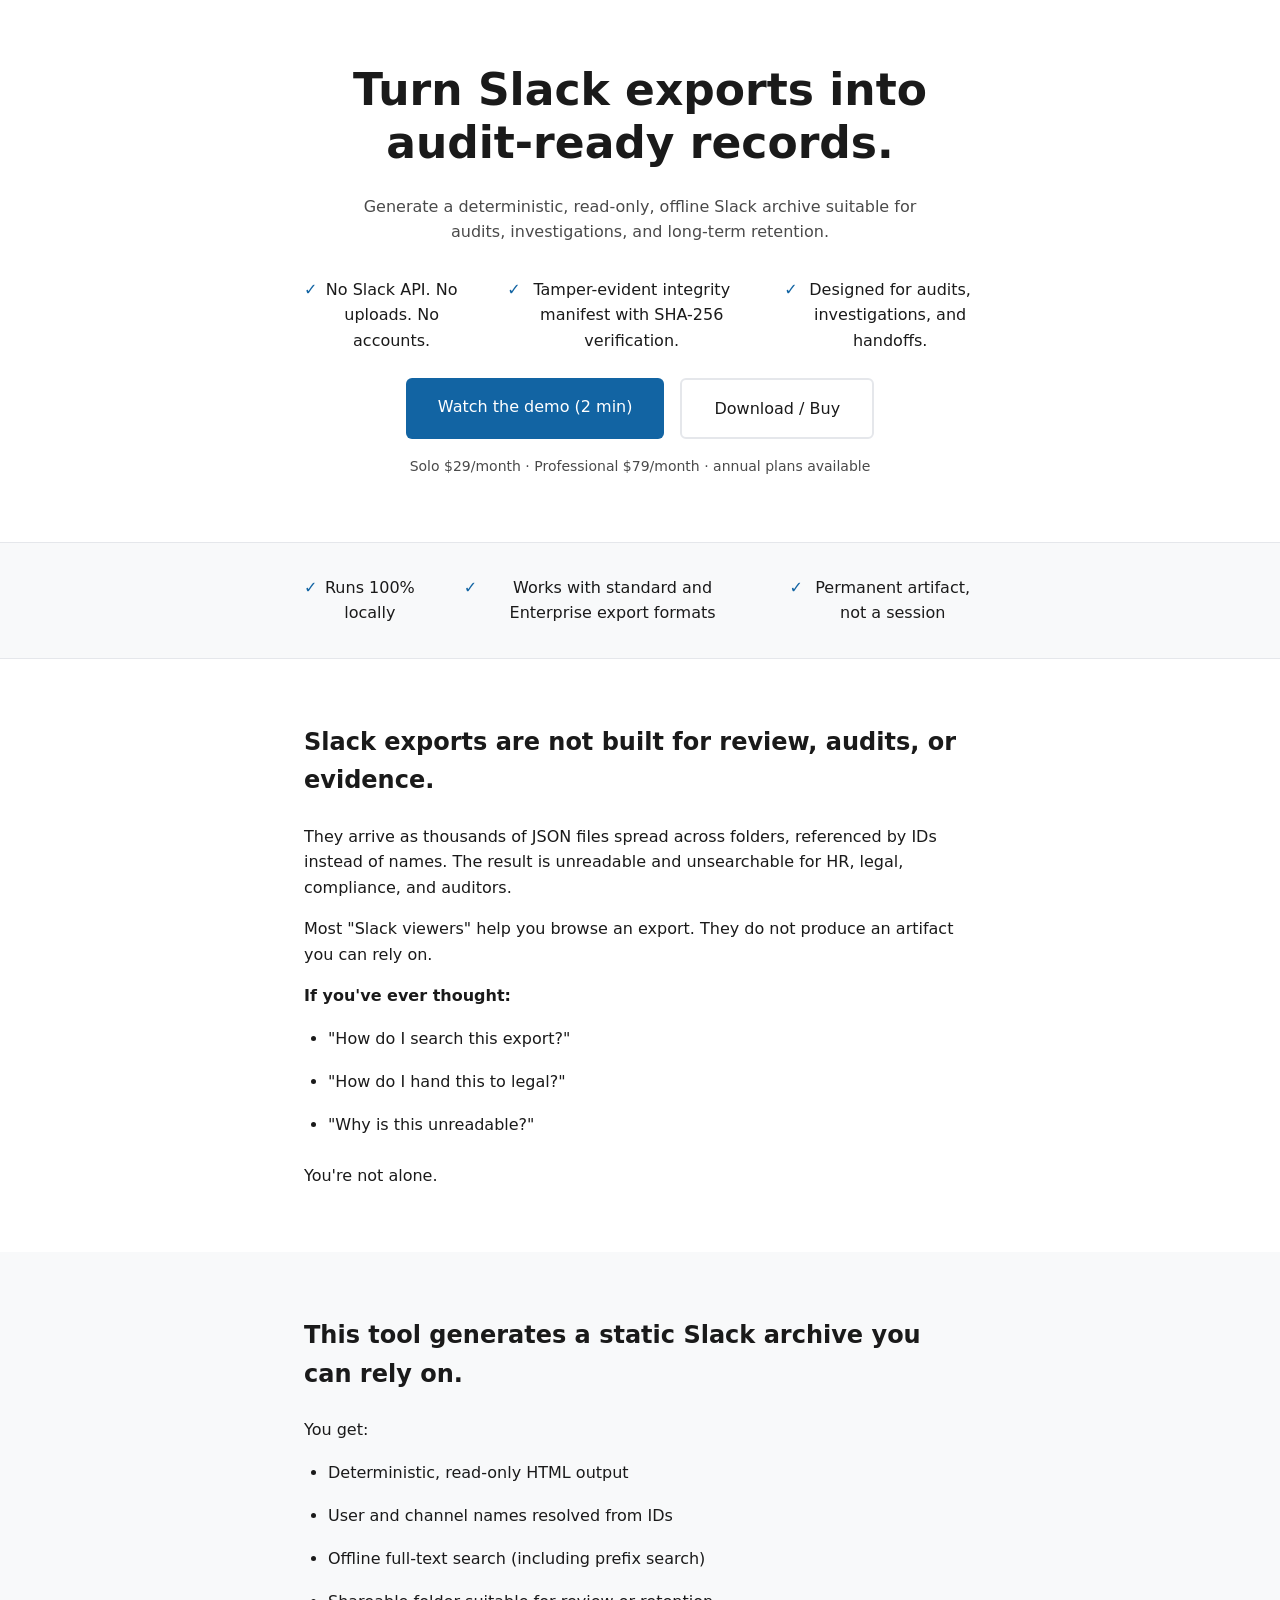
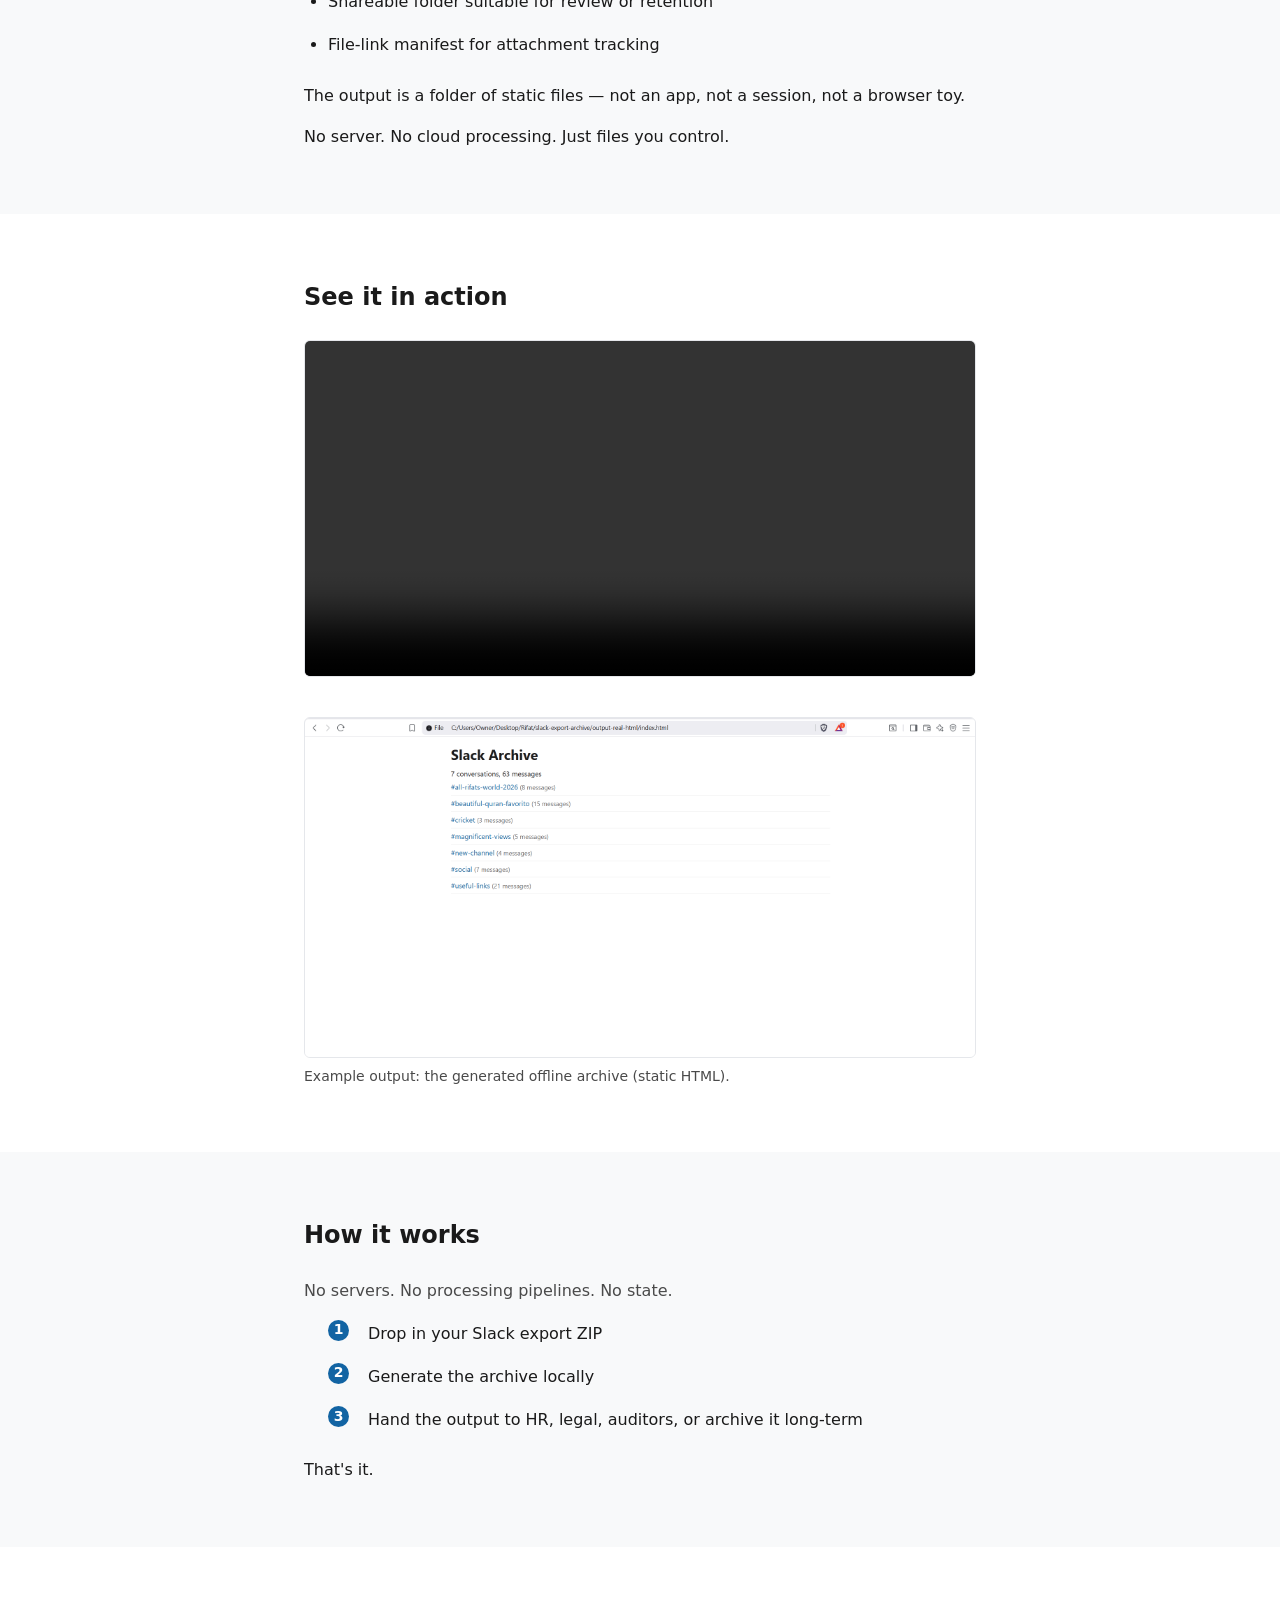
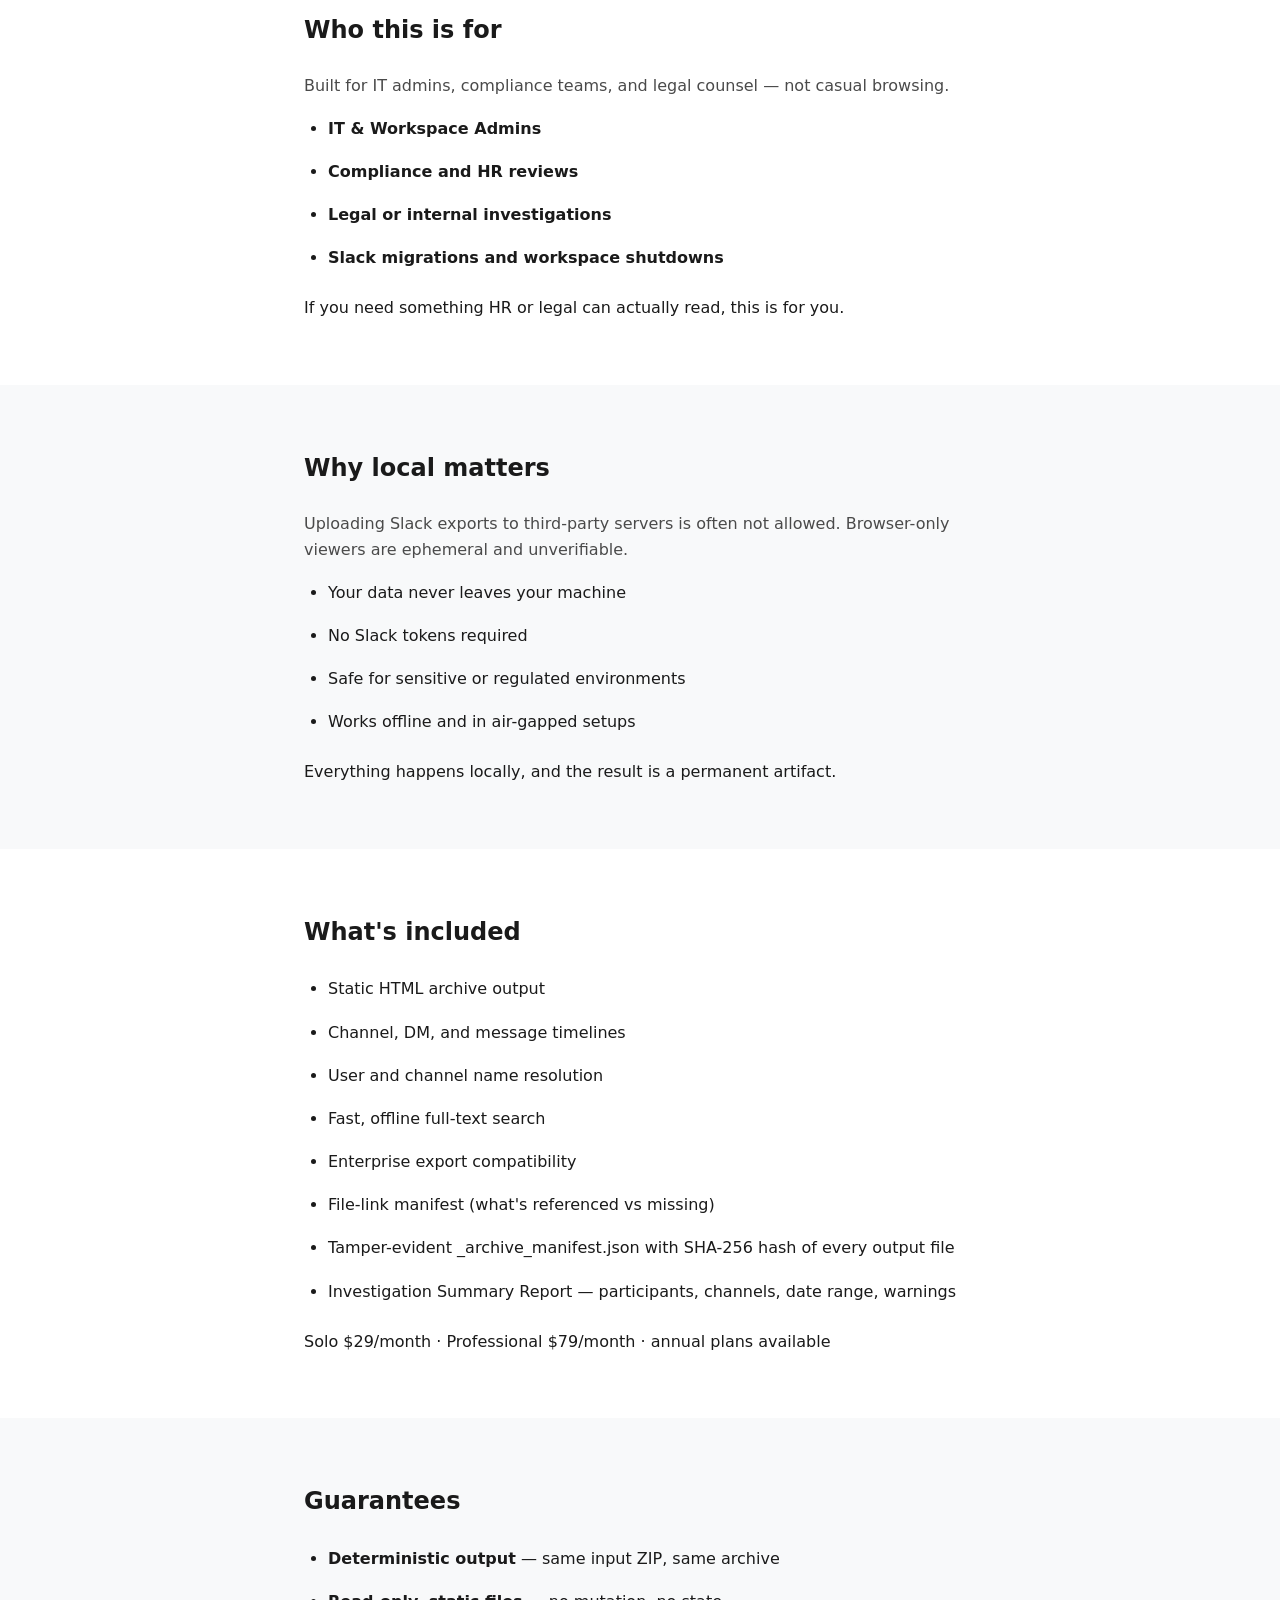
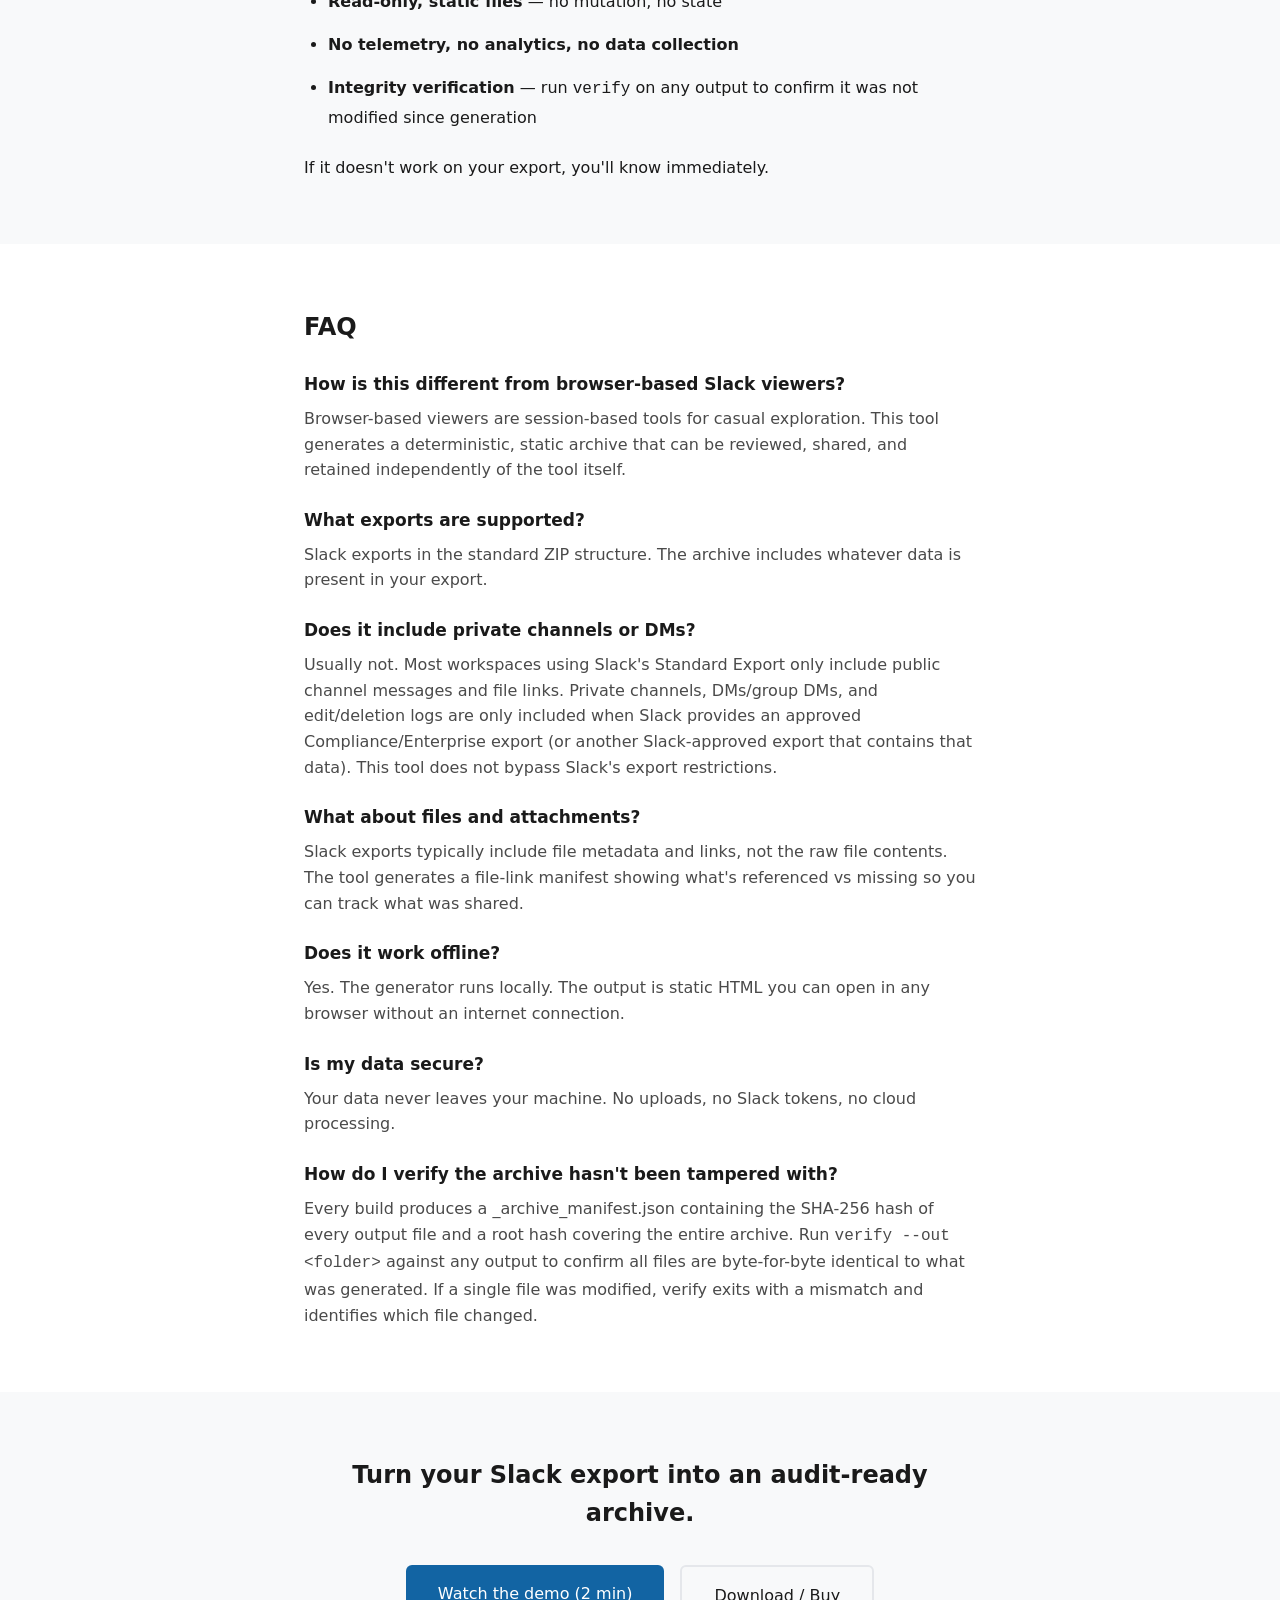
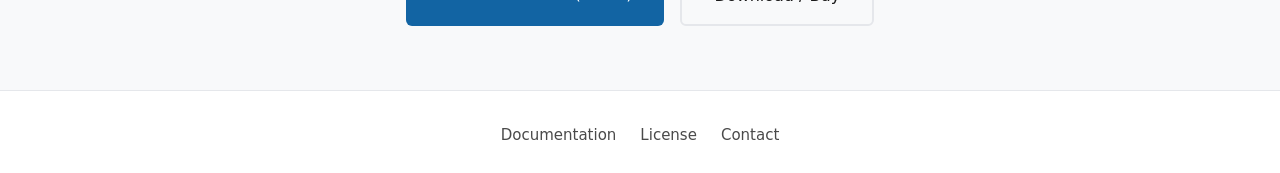
==== index.html @ 5604bcd0 "Consolidate footer links: single Documentation link, remove GitHub link - Remove redundant GitHub fo" ====
<!DOCTYPE html>
<html lang="en">
<head>
  <meta charset="UTF-8">
  <meta name="viewport" content="width=device-width, initial-scale=1.0">
  <title>SlackExportArchive — Tamper-Evident Slack Archive Generator for IT & Compliance</title>
  <link rel="stylesheet" href="styles.css">
</head>
<body>
  <header class="hero">
    <div class="container">
      <h1>Turn Slack exports into audit-ready records.</h1>
      <p class="hero-subheadline">Generate a deterministic, read-only, offline Slack archive suitable for audits, investigations, and long-term retention.</p>
      <ul class="trust-list">
        <li>No Slack API. No uploads. No accounts.</li>
        <li>Tamper-evident integrity manifest with SHA-256 verification.</li>
        <li>Designed for audits, investigations, and handoffs.</li>
      </ul>
      <div class="hero-ctas">
        <a href="#demo" class="btn btn-primary" id="watch-demo" aria-label="Watch the demo (2 min)">Watch the demo (2 min)</a>
        <a href="https://slackexportarchive.lemonsqueezy.com/checkout/buy/c4666491-3a9e-4a6e-826c-2b8d10d841d0" class="btn btn-secondary" aria-label="Download or buy" target="_blank" rel="noopener noreferrer">Download / Buy</a>
      </div>
      <p class="hero-pricing">Solo $29/month · Professional $79/month · annual plans available</p>
    </div>
  </header>

  <section class="trust-strip">
    <div class="container">
      <ul class="trust-list">
        <li>Runs 100% locally</li>
        <li>Works with standard and Enterprise export formats</li>
        <li>Permanent artifact, not a session</li>
      </ul>
    </div>
  </section>

  <main>
    <section class="section" id="problem">
      <div class="container">
        <h2>Slack exports are not built for review, audits, or evidence.</h2>
        <p>They arrive as thousands of JSON files spread across folders, referenced by IDs instead of names. The result is unreadable and unsearchable for HR, legal, compliance, and auditors.</p>
        <p>Most "Slack viewers" help you browse an export. They do not produce an artifact you can rely on.</p>
        <p><strong>If you've ever thought:</strong></p>
        <ul>
          <li>"How do I search this export?"</li>
          <li>"How do I hand this to legal?"</li>
          <li>"Why is this unreadable?"</li>
        </ul>
        <p>You're not alone.</p>
      </div>
    </section>

    <section class="section" id="solution">
      <div class="container">
        <h2>This tool generates a static Slack archive you can rely on.</h2>
        <p>You get:</p>
        <ul>
          <li>Deterministic, read-only HTML output</li>
          <li>User and channel names resolved from IDs</li>
          <li>Offline full-text search (including prefix search)</li>
          <li>Shareable folder suitable for review or retention</li>
          <li>File-link manifest for attachment tracking</li>
        </ul>
        <p>The output is a folder of static files — not an app, not a session, not a browser toy.</p>
        <p>No server. No cloud processing. Just files you control.</p>
      </div>
    </section>

    <section class="section" id="demo">
      <div class="container">
        <h2>See it in action</h2>
        <div class="demo-video">
          <video controls src="assets/quick_demo.mp4" preload="metadata" title="90-second demo of SlackExportArchive">
            Your browser does not support the video tag. <a href="assets/quick_demo.mp4">Download the demo video</a>.
          </video>
        </div>
        <div class="screenshot">
          <img src="assets/screenshot.png" alt="Search results and conversation view" loading="lazy">
          <p class="screenshot-caption">Example output: the generated offline archive (static HTML).</p>
        </div>
      </div>
    </section>

    <section class="section" id="how-it-works">
      <div class="container">
        <h2>How it works</h2>
        <p class="section-intro">No servers. No processing pipelines. No state.</p>
        <ol class="steps-list">
          <li>Drop in your Slack export ZIP</li>
          <li>Generate the archive locally</li>
          <li>Hand the output to HR, legal, auditors, or archive it long-term</li>
        </ol>
        <p>That's it.</p>
      </div>
    </section>

    <section class="section" id="who-its-for">
      <div class="container">
        <h2>Who this is for</h2>
        <p class="section-intro">Built for IT admins, compliance teams, and legal counsel — not casual browsing.</p>
        <ul>
          <li><strong>IT & Workspace Admins</strong></li>
          <li><strong>Compliance and HR reviews</strong></li>
          <li><strong>Legal or internal investigations</strong></li>
          <li><strong>Slack migrations and workspace shutdowns</strong></li>
        </ul>
        <p>If you need something HR or legal can actually read, this is for you.</p>
      </div>
    </section>

    <section class="section" id="local-first">
      <div class="container">
        <h2>Why local matters</h2>
        <p class="section-intro">Uploading Slack exports to third-party servers is often not allowed. Browser-only viewers are ephemeral and unverifiable.</p>
        <ul>
          <li>Your data never leaves your machine</li>
          <li>No Slack tokens required</li>
          <li>Safe for sensitive or regulated environments</li>
          <li>Works offline and in air-gapped setups</li>
        </ul>
        <p>Everything happens locally, and the result is a permanent artifact.</p>
      </div>
    </section>

    <section class="section" id="whats-included">
      <div class="container">
        <h2>What's included</h2>
        <ul>
          <li>Static HTML archive output</li>
          <li>Channel, DM, and message timelines</li>
          <li>User and channel name resolution</li>
          <li>Fast, offline full-text search</li>
          <li>Enterprise export compatibility</li>
          <li>File-link manifest (what's referenced vs missing)</li>
          <li>Tamper-evident _archive_manifest.json with SHA-256 hash of every output file</li>
          <li>Investigation Summary Report — participants, channels, date range, warnings</li>
        </ul>
        <p>Solo $29/month · Professional $79/month · annual plans available</p>
      </div>
    </section>

    <section class="section" id="guarantees">
      <div class="container">
        <h2>Guarantees</h2>
        <ul>
          <li><strong>Deterministic output</strong> — same input ZIP, same archive</li>
          <li><strong>Read-only, static files</strong> — no mutation, no state</li>
          <li><strong>No telemetry, no analytics, no data collection</strong></li>
          <li><strong>Integrity verification</strong> — run <code>verify</code> on any output to confirm it was not modified since generation</li>
        </ul>
        <p>If it doesn't work on your export, you'll know immediately.</p>
      </div>
    </section>

    <section class="section" id="faq">
      <div class="container">
        <h2>FAQ</h2>
        <dl class="faq-list">
          <dt>How is this different from browser-based Slack viewers?</dt>
          <dd>Browser-based viewers are session-based tools for casual exploration. This tool generates a deterministic, static archive that can be reviewed, shared, and retained independently of the tool itself.</dd>

          <dt>What exports are supported?</dt>
          <dd>Slack exports in the standard ZIP structure. The archive includes whatever data is present in your export.</dd>

          <dt>Does it include private channels or DMs?</dt>
          <dd>Usually not. Most workspaces using Slack's Standard Export only include public channel messages and file links. Private channels, DMs/group DMs, and edit/deletion logs are only included when Slack provides an approved Compliance/Enterprise export (or another Slack-approved export that contains that data). This tool does not bypass Slack's export restrictions.</dd>

          <dt>What about files and attachments?</dt>
          <dd>Slack exports typically include file metadata and links, not the raw file contents. The tool generates a file-link manifest showing what's referenced vs missing so you can track what was shared.</dd>

          <dt>Does it work offline?</dt>
          <dd>Yes. The generator runs locally. The output is static HTML you can open in any browser without an internet connection.</dd>

          <dt>Is my data secure?</dt>
          <dd>Your data never leaves your machine. No uploads, no Slack tokens, no cloud processing.</dd>

          <dt>How do I verify the archive hasn't been tampered with?</dt>
          <dd>Every build produces a _archive_manifest.json containing the SHA-256 hash of every output file and a root hash covering the entire archive. Run <code>verify --out &lt;folder&gt;</code> against any output to confirm all files are byte-for-byte identical to what was generated. If a single file was modified, verify exits with a mismatch and identifies which file changed.</dd>
        </dl>
      </div>
    </section>

    <section class="section cta-section" id="download">
      <div class="container">
        <h2>Turn your Slack export into an audit-ready archive.</h2>
        <div class="hero-ctas">
          <a href="#demo" class="btn btn-primary" aria-label="Watch the demo (2 min)">Watch the demo (2 min)</a>
          <a href="https://slackexportarchive.lemonsqueezy.com/checkout/buy/c4666491-3a9e-4a6e-826c-2b8d10d841d0" class="btn btn-secondary" aria-label="Download or buy" target="_blank" rel="noopener noreferrer">Download / Buy</a>
        </div>
      </div>
    </section>
  </main>

  <footer class="site-footer">
    <div class="container">
      <nav aria-label="Footer navigation">
        <a href="https://github.com/rifatc100/slack-export-archive-docs" target="_blank" rel="noopener noreferrer">Documentation</a>
        <a href="https://github.com/rifatc100/slack-export-archive-docs/blob/main/LICENSE" target="_blank" rel="noopener noreferrer">License</a>
        <a href="mailto:contact@slackexportarchive.com">Contact</a>
      </nav>
    </div>
  </footer>

  <script>
    document.querySelectorAll('a[href="#demo"]').forEach(function(link) {
      link.addEventListener('click', function(e) {
        e.preventDefault();
        document.getElementById('demo').scrollIntoView({ behavior: 'smooth' });
      });
    });
  </script>
</body>
</html>
---- styles.css ----
/* SlackExportArchive — Landing page styles */

:root {
  --color-text: #1a1a1a;
  --color-text-muted: #4a4a4a;
  --color-bg: #ffffff;
  --color-bg-alt: #f8f9fa;
  --color-border: #e5e7eb;
  --color-primary: #1264a3;
  --color-primary-hover: #0d4d7a;
  --color-secondary: #1a1a1a;
  --color-secondary-hover: #333;
  --font-sans: system-ui, -apple-system, "Segoe UI", Roboto, "Helvetica Neue", Arial, sans-serif;
  --font-mono: ui-monospace, "Cascadia Code", "Source Code Pro", Menlo, monospace;
  --space-xs: 0.25rem;
  --space-sm: 0.5rem;
  --space-md: 1rem;
  --space-lg: 1.5rem;
  --space-xl: 2rem;
  --space-2xl: 3rem;
  --space-3xl: 4rem;
  --max-width: 720px;
  --line-height: 1.6;
  --radius: 6px;
}

*,
*::before,
*::after {
  box-sizing: border-box;
}

html {
  scroll-behavior: smooth;
}

body {
  margin: 0;
  font-family: var(--font-sans);
  font-size: 1rem;
  line-height: var(--line-height);
  color: var(--color-text);
  background-color: var(--color-bg);
}

.container {
  width: 100%;
  max-width: var(--max-width);
  margin: 0 auto;
  padding: 0 var(--space-lg);
}

/* Hero */
.hero {
  padding: var(--space-3xl) 0;
  text-align: center;
}

.hero h1 {
  margin: 0 0 var(--space-lg);
  font-size: clamp(1.85rem, 5.5vw, 2.75rem);
  font-weight: 700;
  line-height: 1.2;
}

.hero-subheadline {
  margin: 0 0 var(--space-xl);
  font-size: 1rem;
  color: var(--color-text-muted);
  max-width: 36em;
  margin-left: auto;
  margin-right: auto;
}

.hero-ctas {
  display: flex;
  flex-wrap: wrap;
  gap: var(--space-md);
  justify-content: center;
  margin-top: var(--space-lg); /* moves CTAs down slightly */
}

.hero-pricing {
  margin: var(--space-md) 0 0;
  font-size: 0.875rem;
  color: var(--color-text-muted);
}

/* Buttons */
.btn {
  display: inline-block;
  padding: var(--space-md) var(--space-xl);
  font-size: 1rem;
  font-weight: 500;
  text-decoration: none;
  border-radius: var(--radius);
  cursor: pointer;
  transition: background-color 0.15s ease, color 0.15s ease;
}

.btn-primary {
  background-color: var(--color-primary);
  color: white;
  border: none;
}

.btn-primary:hover {
  background-color: var(--color-primary-hover);
}

.btn-secondary {
  background-color: transparent;
  color: var(--color-secondary);
  border: 2px solid var(--color-border);
}

.btn-secondary:hover {
  background-color: var(--color-bg-alt);
  border-color: var(--color-secondary);
  color: var(--color-secondary-hover);
}

.btn:focus-visible,
a:focus-visible {
  outline: 2px solid var(--color-primary);
  outline-offset: 2px;
}

/* Trust strip */
.trust-strip {
  padding: var(--space-xl) 0;
  background-color: var(--color-bg-alt);
  border-top: 1px solid var(--color-border);
  border-bottom: 1px solid var(--color-border);
}

.trust-list {
  margin: 0;
  padding: 0;
  list-style: none;
  display: flex;
  flex-direction: column;
  gap: var(--space-md);
  text-align: center;
}

@media (min-width: 640px) {
  .trust-list {
    flex-direction: row;
    justify-content: center;
    gap: var(--space-2xl);
  }
}

.trust-list li {
  position: relative;
  padding-left: 1.25em;
}

.trust-list li::before {
  content: "✓";
  position: absolute;
  left: 0;
  color: var(--color-primary);
  font-weight: 600;
}

/* Sections */
.section {
  padding: var(--space-3xl) 0;
}

.section:nth-child(even) {
  background-color: var(--color-bg-alt);
}

.section h2 {
  margin: 0 0 var(--space-lg);
  font-size: 1.5rem;
  font-weight: 600;
}

.section-intro {
  margin: 0 0 var(--space-lg);
  color: var(--color-text-muted);
}

.section ul,
.section ol {
  margin: 0 0 var(--space-lg);
  padding-left: 1.5em;
}

.section li {
  margin-bottom: var(--space-md);
  line-height: 1.7;
}

.section p {
  margin: 0 0 var(--space-md);
}

.section p:last-child {
  margin-bottom: 0;
}

/* Steps list */
.steps-list {
  counter-reset: step;
  list-style: none;
  padding-left: 0;
}

.steps-list li {
  position: relative;
  padding-left: 2.5em;
  margin-bottom: var(--space-md);
}

.steps-list li::before {
  counter-increment: step;
  content: counter(step);
  position: absolute;
  left: 0;
  width: 1.5em;
  height: 1.5em;
  display: flex;
  align-items: center;
  justify-content: center;
  background-color: var(--color-primary);
  color: white;
  font-size: 0.875rem;
  font-weight: 600;
  border-radius: 50%;
}

/* Demo section */
.demo-video {
  margin-bottom: var(--space-xl);
}

.demo-video video {
  width: 100%;
  max-width: 100%;
  border-radius: var(--radius);
  border: 1px solid var(--color-border);
  background-color: var(--color-bg-alt);
}

.screenshot img {
  width: 100%;
  max-width: 100%;
  height: auto;
  border-radius: var(--radius);
  border: 1px solid var(--color-border);
}

.screenshot-caption {
  margin: var(--space-sm) 0 0;
  font-size: 0.875rem;
  color: var(--color-text-muted);
}

/* FAQ */
.faq-list {
  margin: 0;
}

.faq-list dt {
  margin: var(--space-lg) 0 var(--space-sm);
  font-weight: 600;
  font-size: 1.0625rem;
}

.faq-list dt:first-child {
  margin-top: 0;
}

.faq-list dd {
  margin: 0 0 0 0;
  padding-left: 0;
  color: var(--color-text-muted);
}

/* CTA section */
.cta-section {
  text-align: center;
}

.cta-section .hero-ctas {
  margin-top: var(--space-xl);
}

/* Footer */
.site-footer {
  padding: var(--space-xl) 0;
  border-top: 1px solid var(--color-border);
  background-color: var(--color-bg);
}

.site-footer nav {
  display: flex;
  flex-wrap: wrap;
  gap: var(--space-lg);
  justify-content: center;
}

.site-footer a {
  color: var(--color-text-muted);
  text-decoration: none;
  font-size: 0.9375rem;
}

.site-footer a:hover {
  color: var(--color-primary);
}
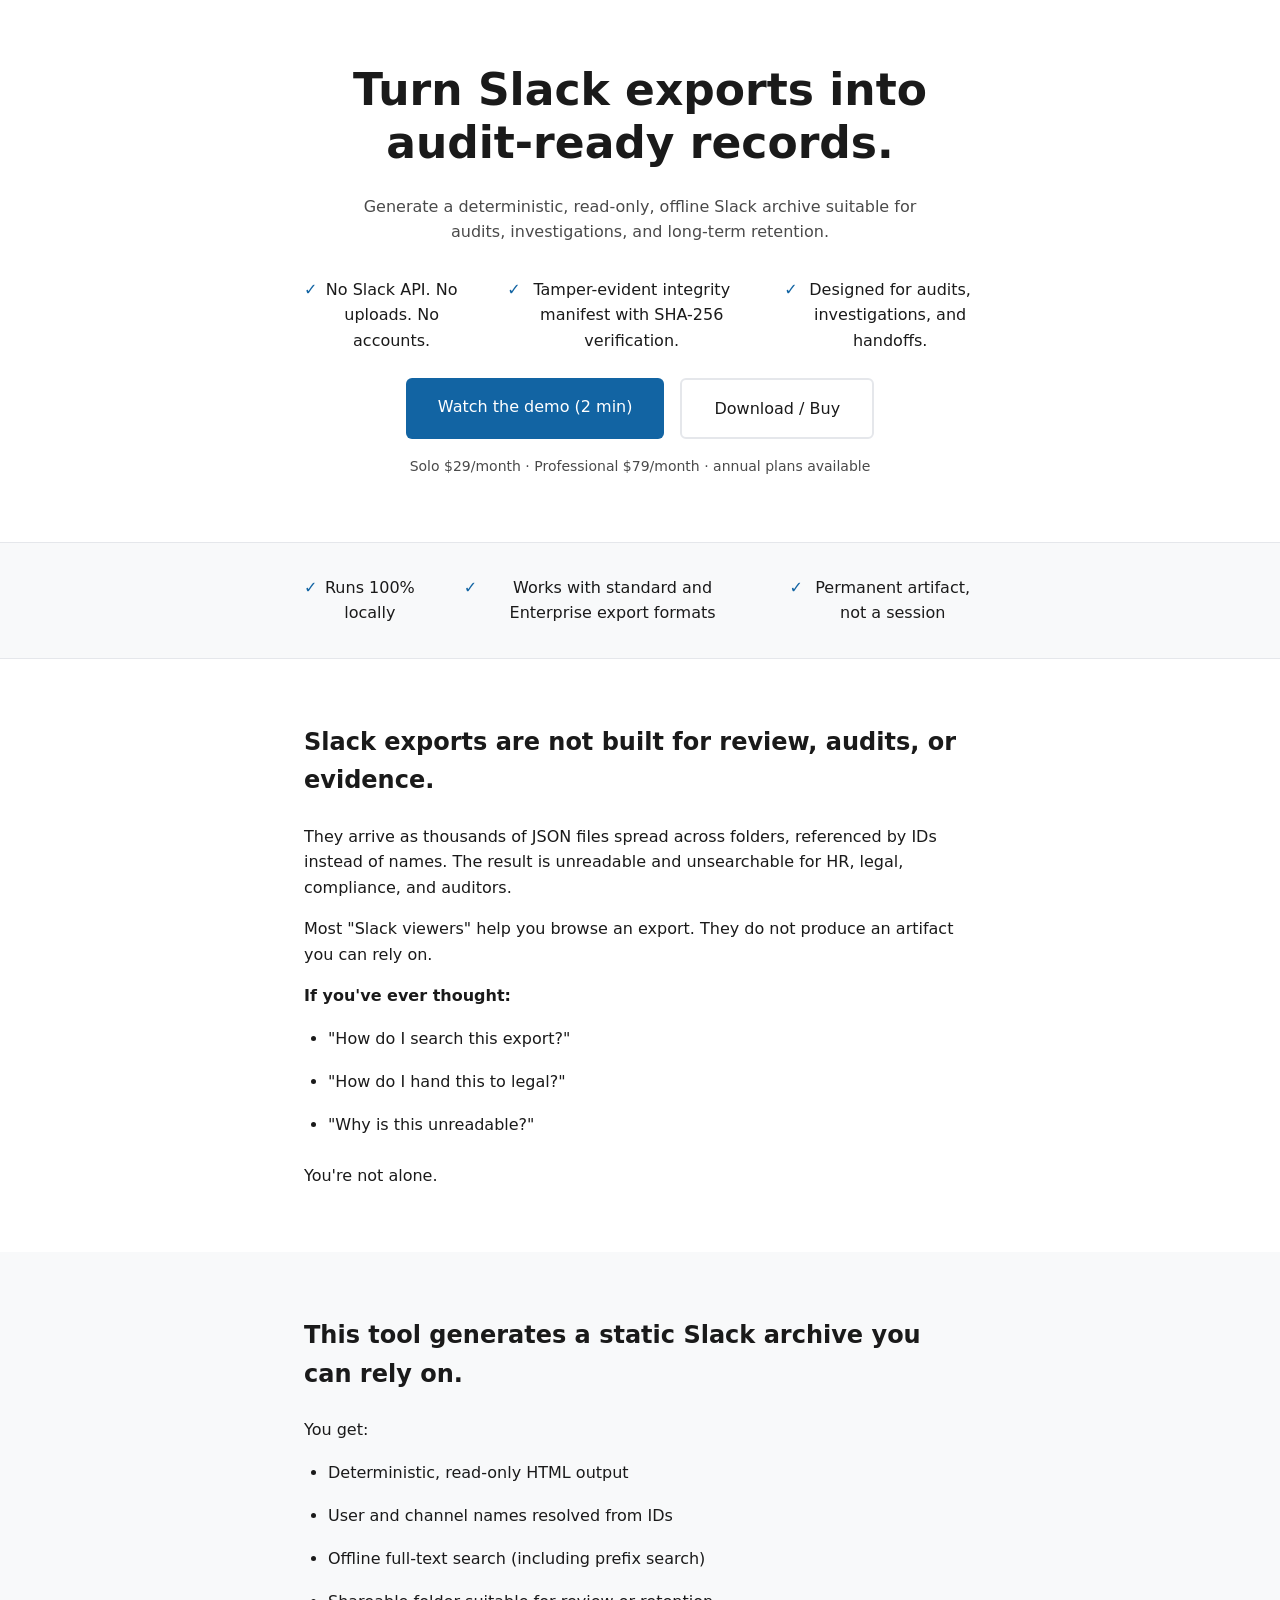
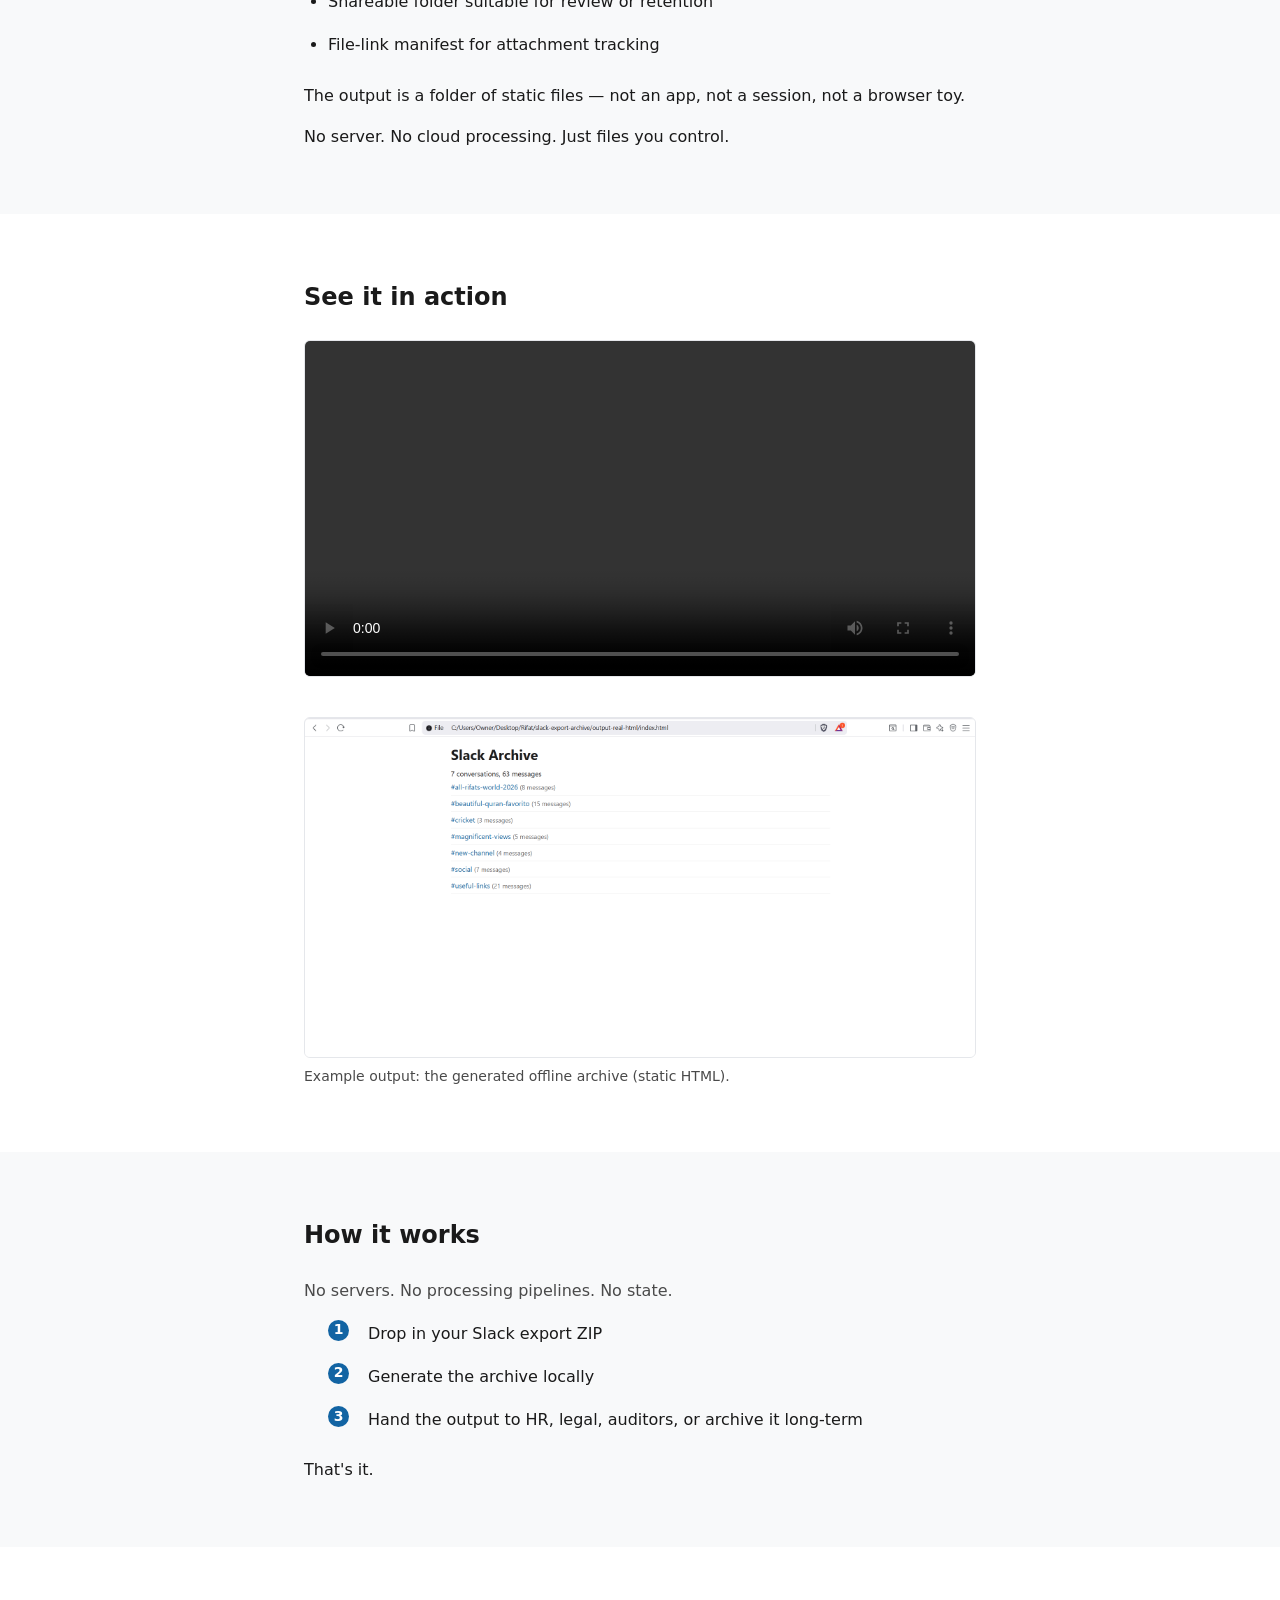
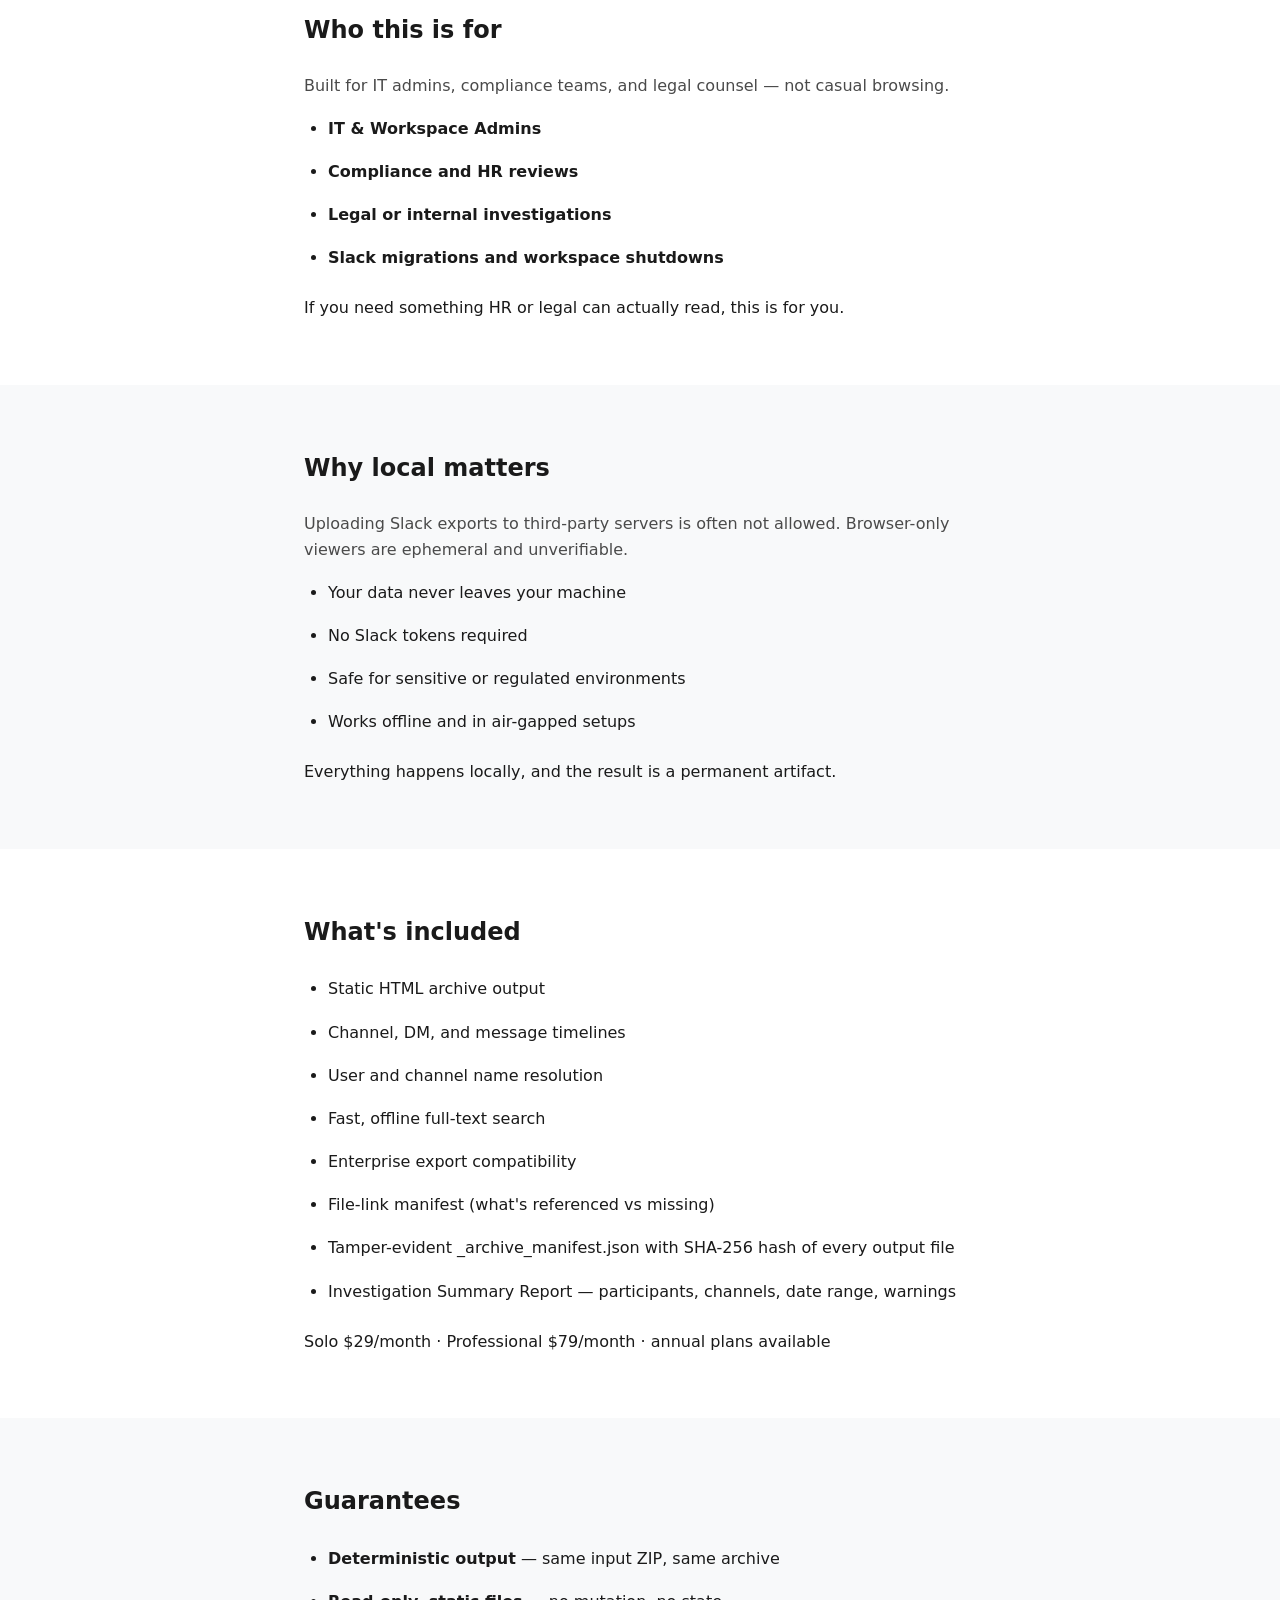
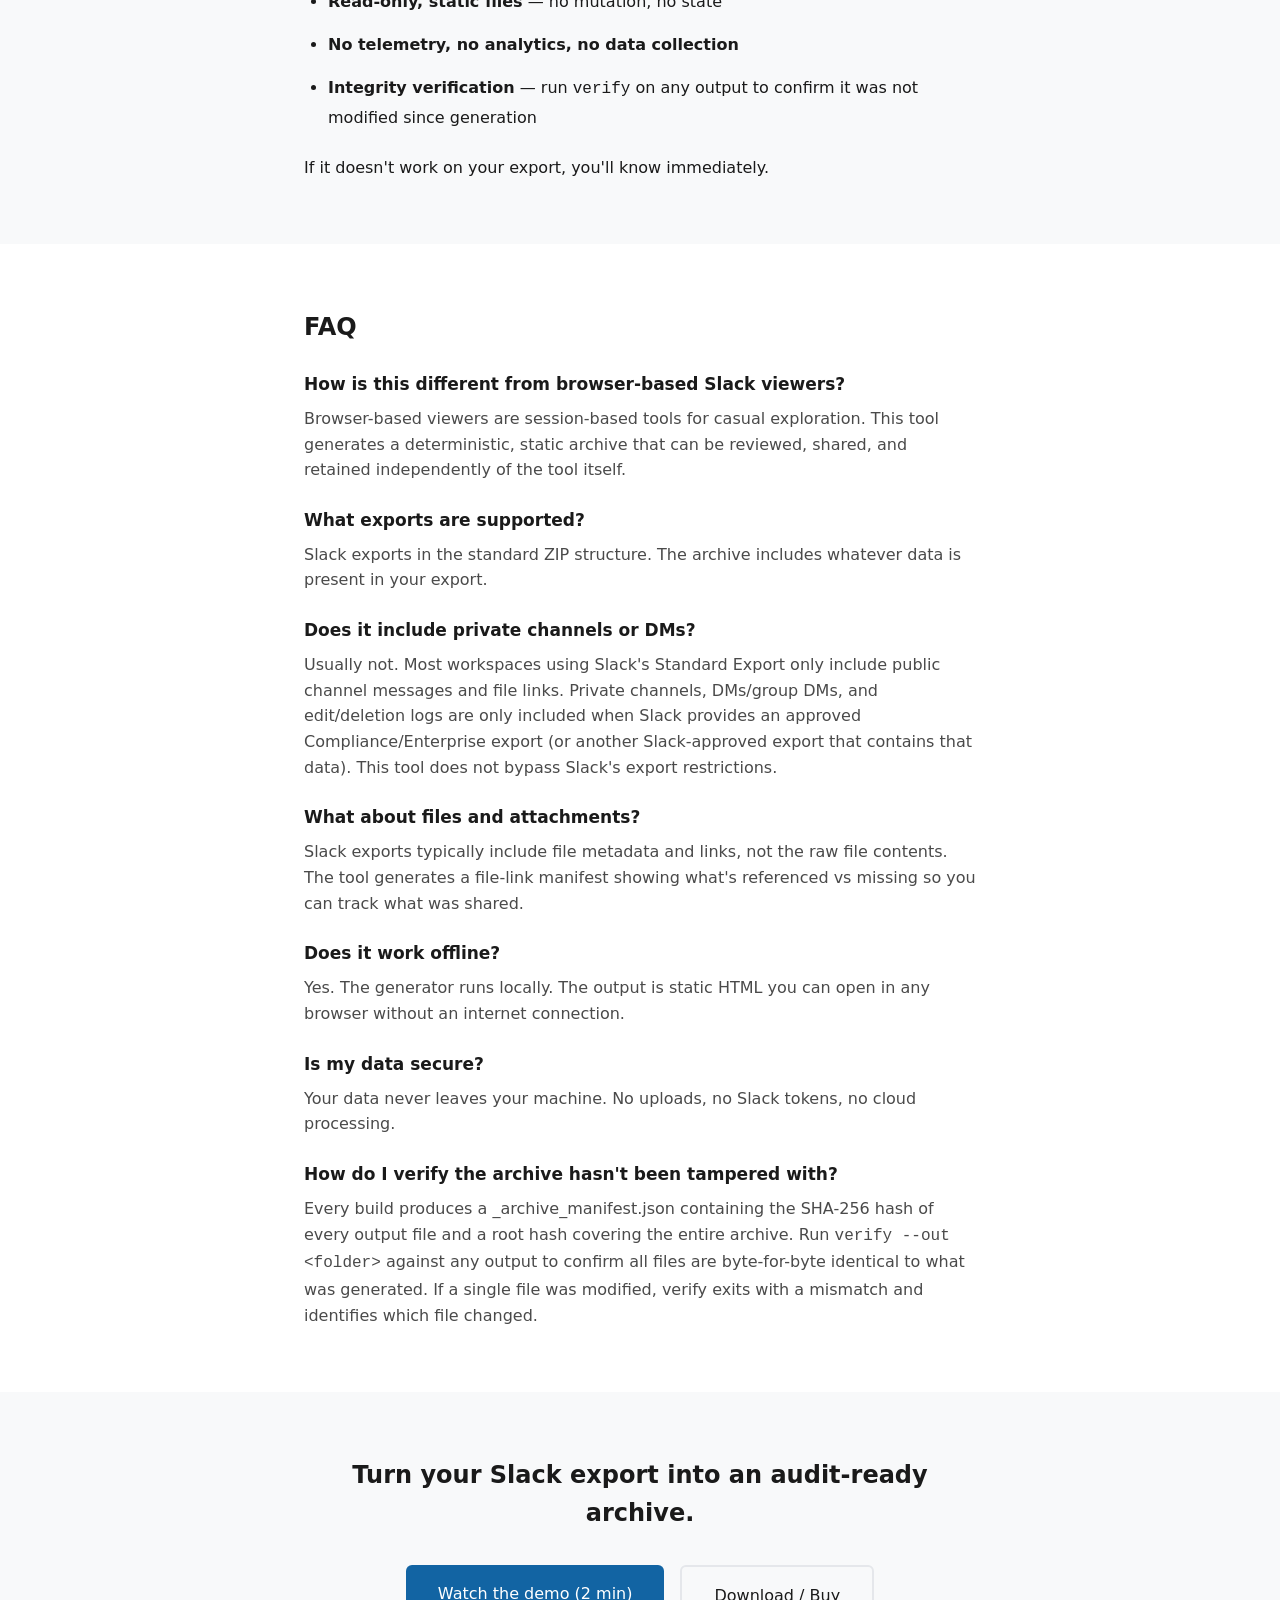
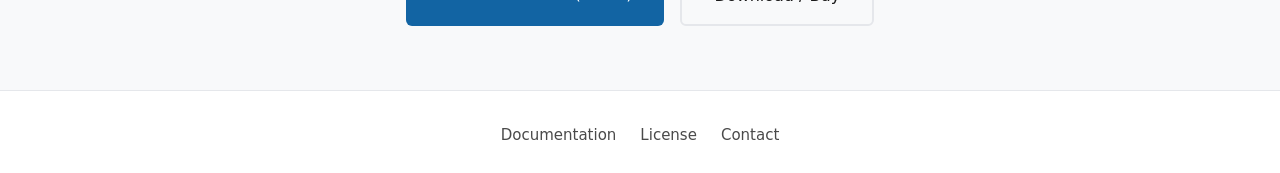
==== commit f40388ba: "Update demo buttons to link to YouTube video Change both "Watch the demo" buttons to open the YouTub" ====
--- a/index.html
+++ b/index.html
@@ -17,7 +17,7 @@
         <li>Designed for audits, investigations, and handoffs.</li>
       </ul>
       <div class="hero-ctas">
-        <a href="#demo" class="btn btn-primary" id="watch-demo" aria-label="Watch the demo (2 min)">Watch the demo (2 min)</a>
+        <a href="https://www.youtube.com/watch?v=h4JN20lBicY" class="btn btn-primary" id="watch-demo" aria-label="Watch the demo (2 min)" target="_blank" rel="noopener noreferrer">Watch the demo (2 min)</a>
         <a href="https://slackexportarchive.lemonsqueezy.com/checkout/buy/c4666491-3a9e-4a6e-826c-2b8d10d841d0" class="btn btn-secondary" aria-label="Download or buy" target="_blank" rel="noopener noreferrer">Download / Buy</a>
       </div>
       <p class="hero-pricing">Solo $29/month · Professional $79/month · annual plans available</p>
@@ -184,7 +184,7 @@
       <div class="container">
         <h2>Turn your Slack export into an audit-ready archive.</h2>
         <div class="hero-ctas">
-          <a href="#demo" class="btn btn-primary" aria-label="Watch the demo (2 min)">Watch the demo (2 min)</a>
+          <a href="https://www.youtube.com/watch?v=h4JN20lBicY" class="btn btn-primary" aria-label="Watch the demo (2 min)" target="_blank" rel="noopener noreferrer">Watch the demo (2 min)</a>
           <a href="https://slackexportarchive.lemonsqueezy.com/checkout/buy/c4666491-3a9e-4a6e-826c-2b8d10d841d0" class="btn btn-secondary" aria-label="Download or buy" target="_blank" rel="noopener noreferrer">Download / Buy</a>
         </div>
       </div>
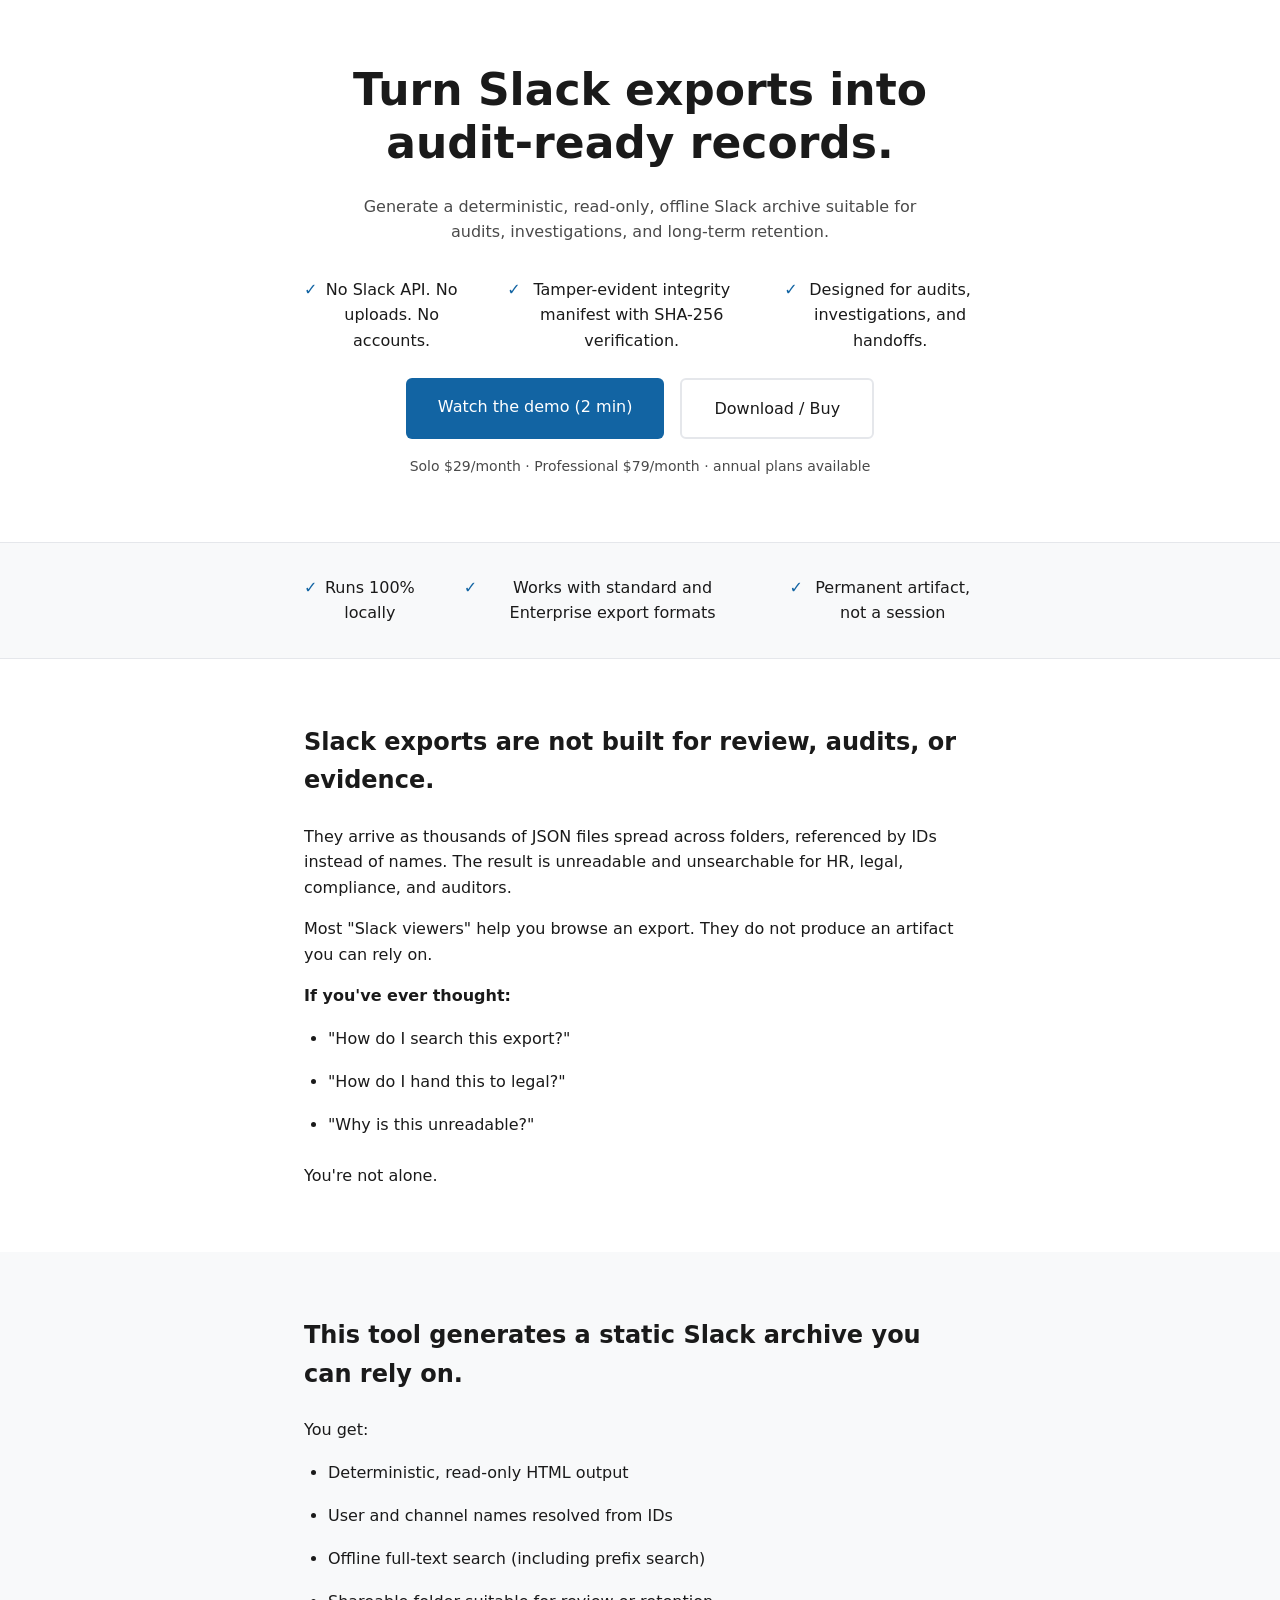
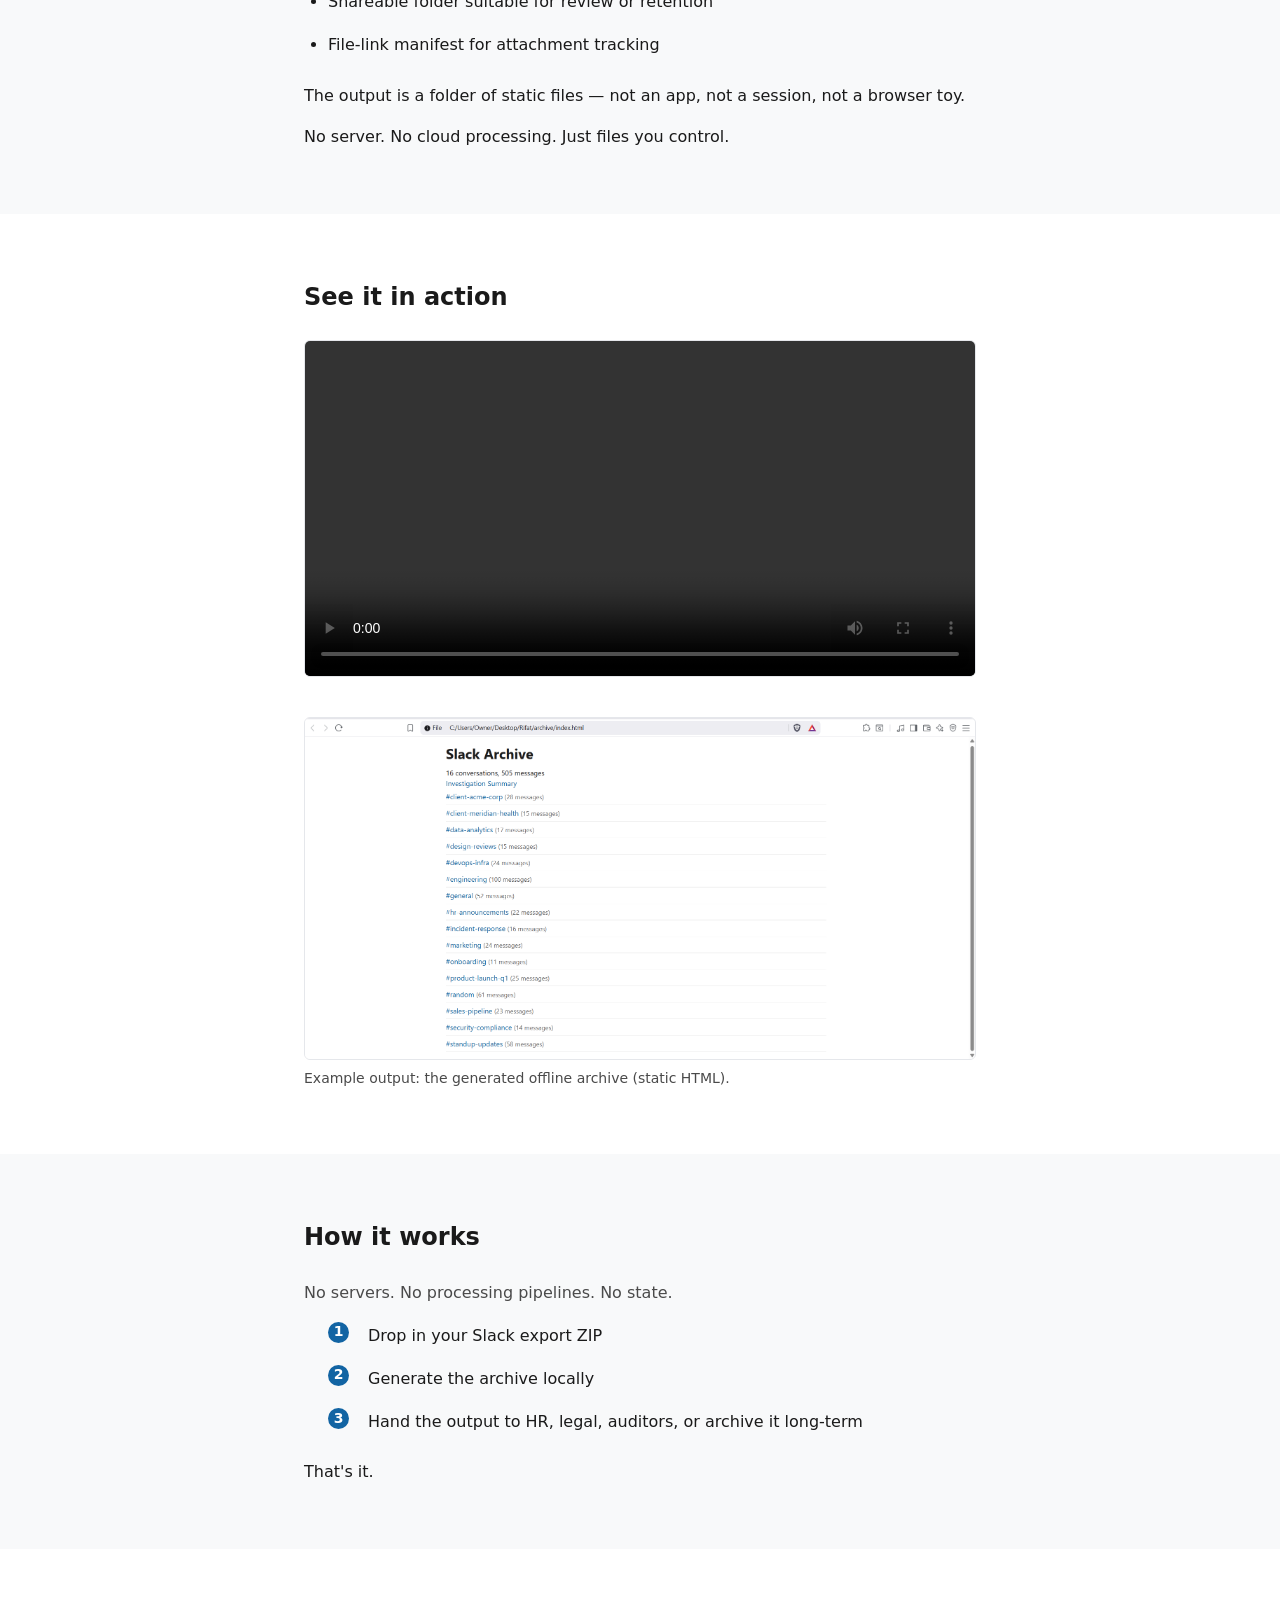
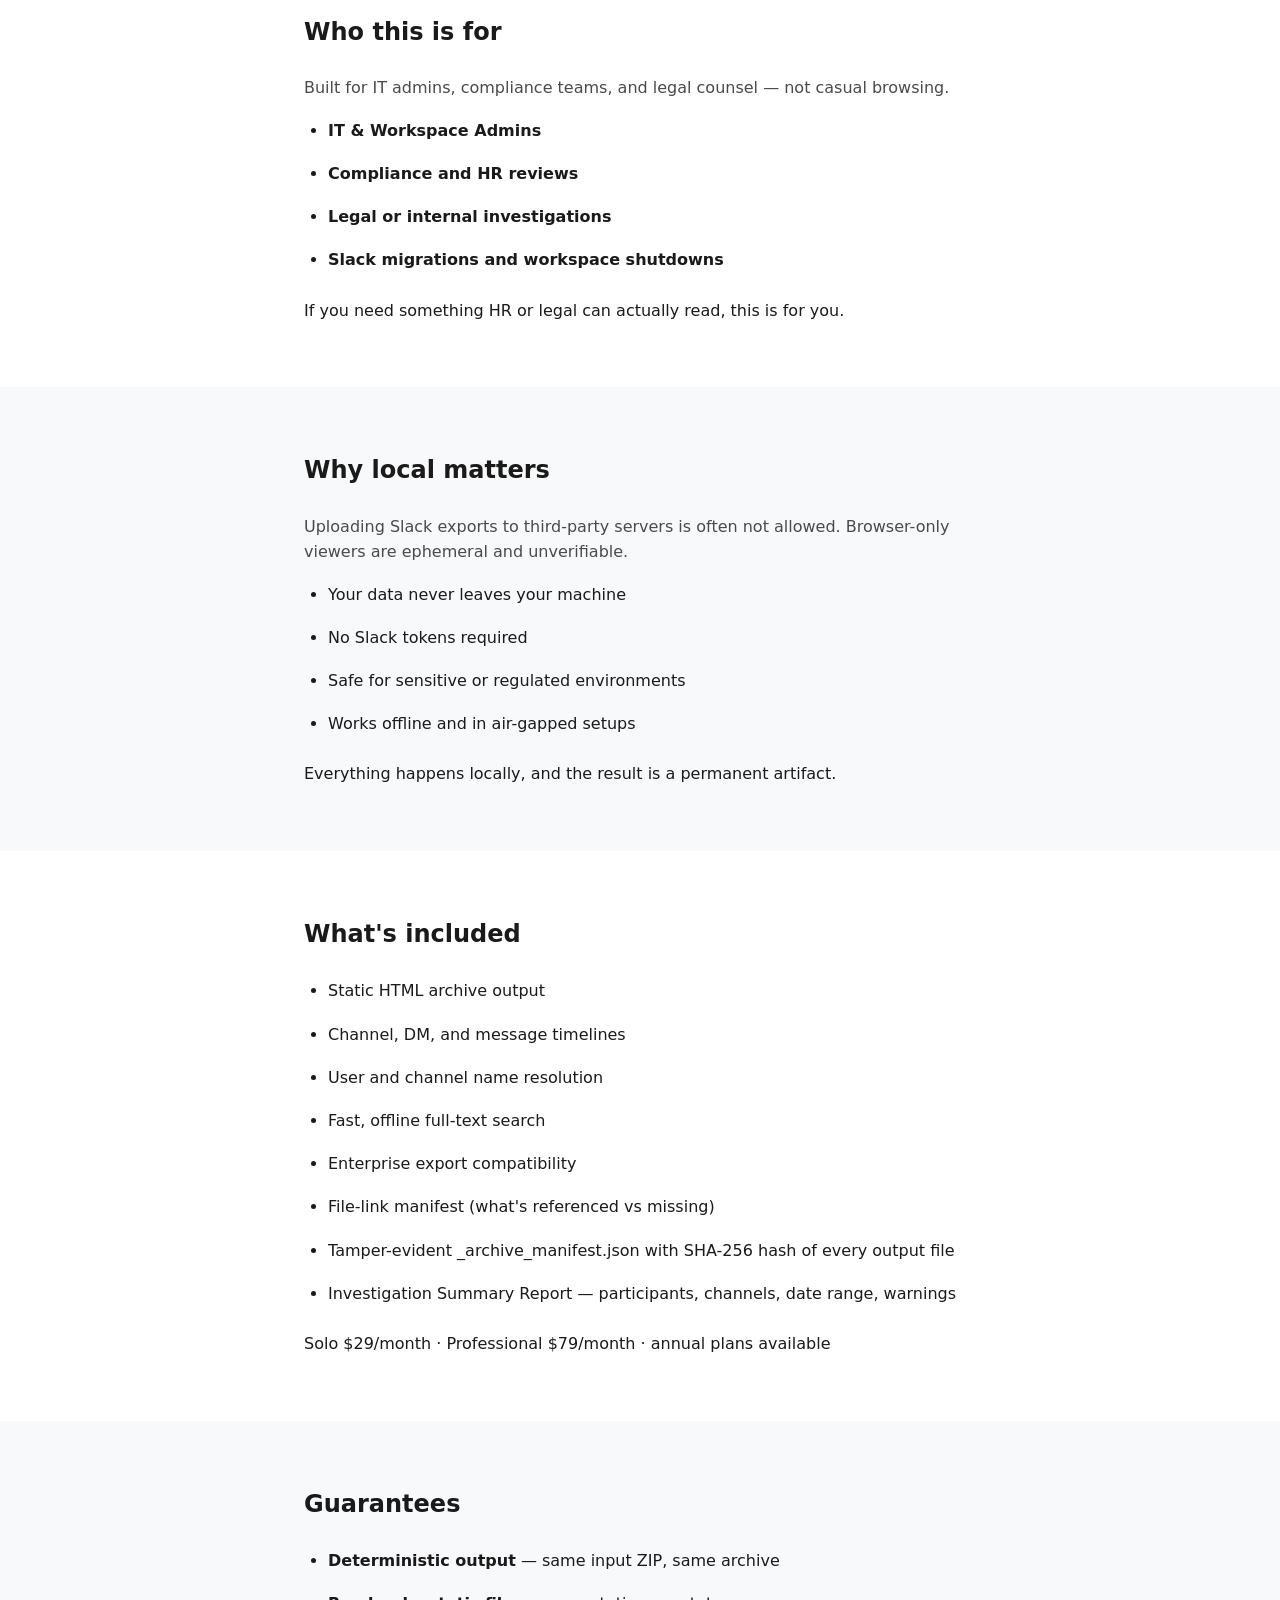
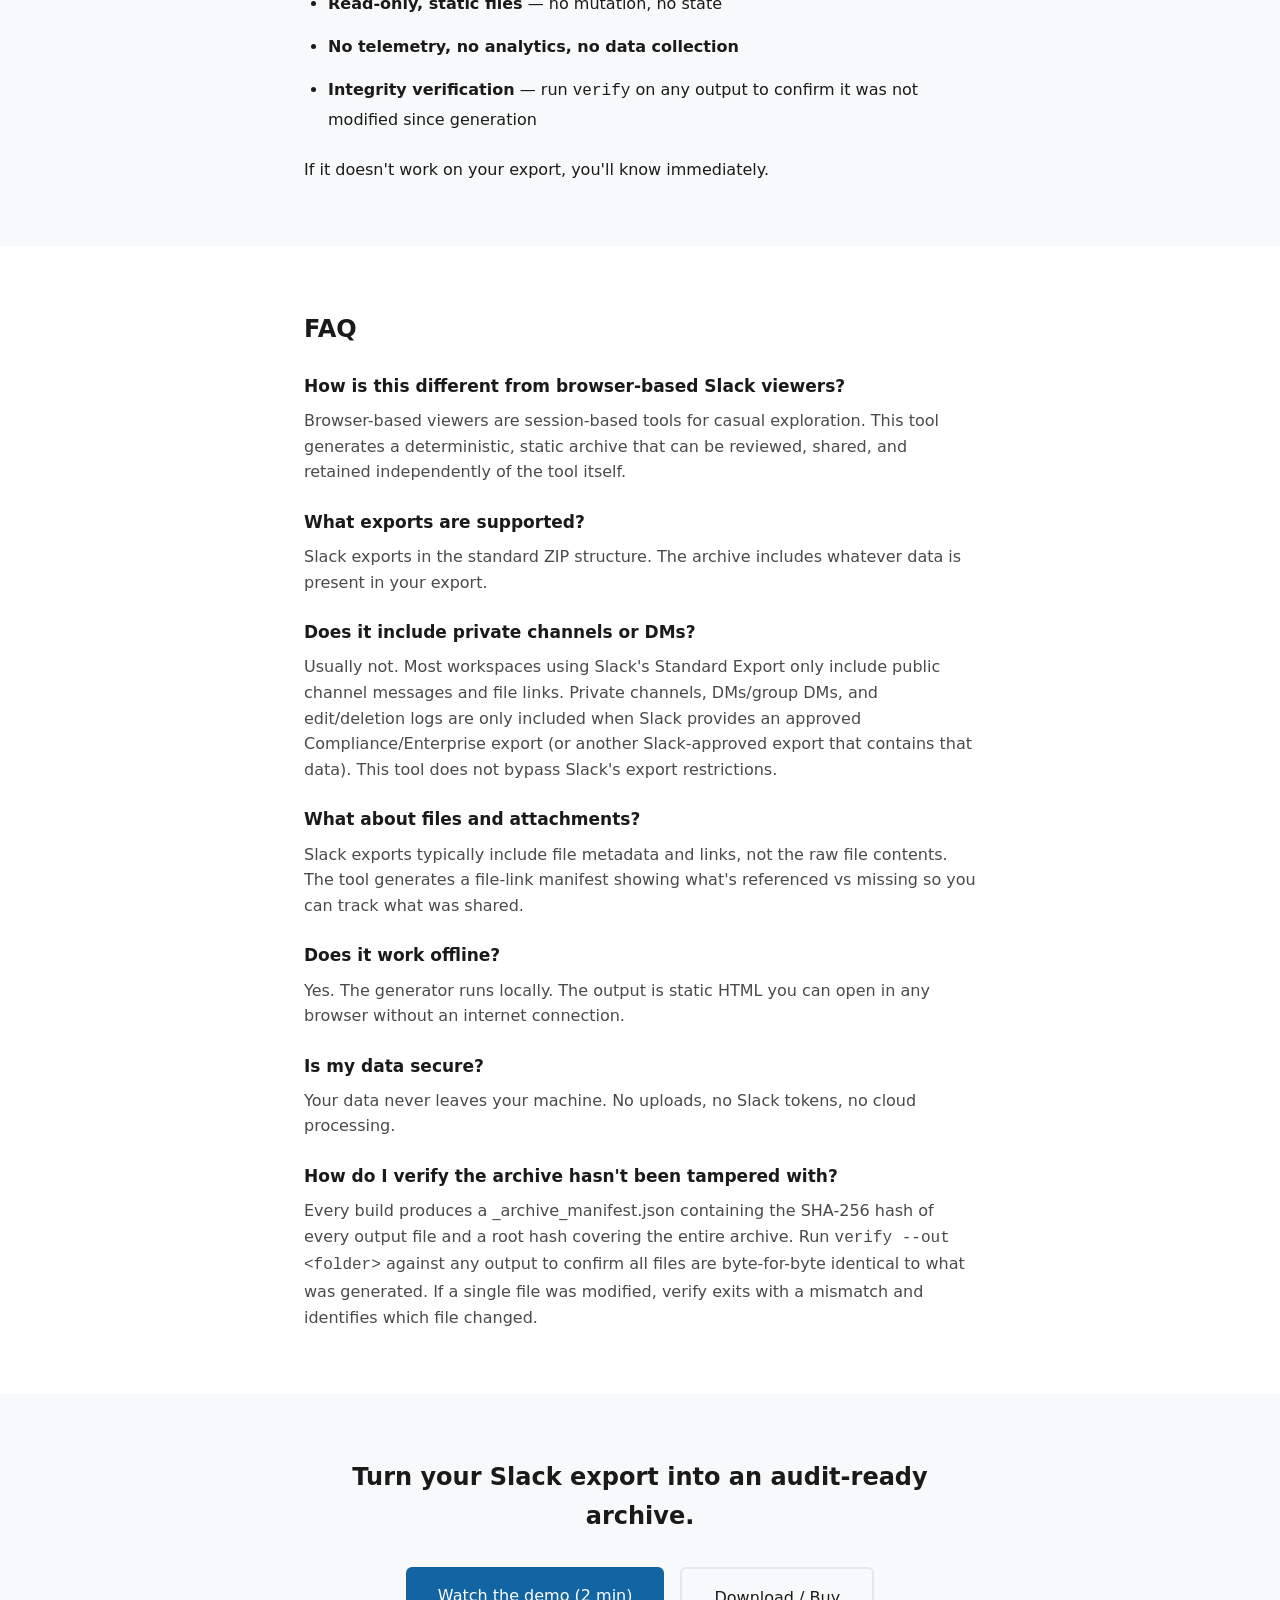
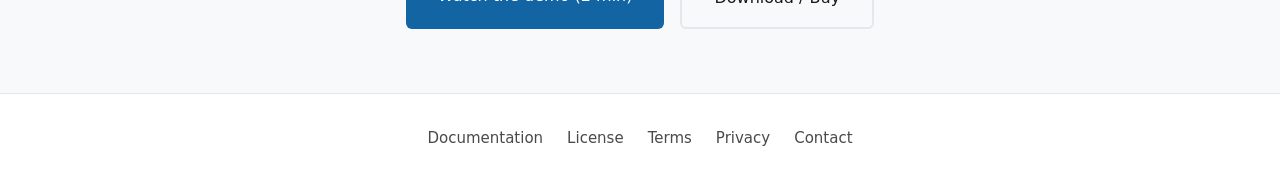
==== commit d1f1db92: "Add Terms and Privacy pages with footer links Create two new legal pages matching site styles: - ter" ====
--- a/index.html
+++ b/index.html
@@ -70,7 +70,7 @@
       <div class="container">
         <h2>See it in action</h2>
         <div class="demo-video">
-          <video controls src="assets/quick_demo.mp4" preload="metadata" title="90-second demo of SlackExportArchive">
+          <video controls src="assets/2026-04-09 01-39-49.mkv" preload="metadata" title="90-second demo of SlackExportArchive">
             Your browser does not support the video tag. <a href="assets/quick_demo.mp4">Download the demo video</a>.
           </video>
         </div>
@@ -196,6 +196,8 @@
       <nav aria-label="Footer navigation">
         <a href="https://github.com/rifatc100/slack-export-archive-docs" target="_blank" rel="noopener noreferrer">Documentation</a>
         <a href="https://github.com/rifatc100/slack-export-archive-docs/blob/main/LICENSE" target="_blank" rel="noopener noreferrer">License</a>
+        <a href="/terms.html">Terms</a>
+        <a href="/privacy.html">Privacy</a>
         <a href="mailto:contact@slackexportarchive.com">Contact</a>
       </nav>
     </div>
--- a/styles.css
+++ b/styles.css
@@ -291,6 +291,22 @@
   margin-top: var(--space-xl);
 }
 
+/* Page header (legal pages) */
+.page-header {
+  padding: var(--space-lg) 0;
+  border-bottom: 1px solid var(--color-border);
+}
+
+.page-header-back {
+  font-size: 0.9375rem;
+  color: var(--color-primary);
+  text-decoration: none;
+}
+
+.page-header-back:hover {
+  text-decoration: underline;
+}
+
 /* Footer */
 .site-footer {
   padding: var(--space-xl) 0;
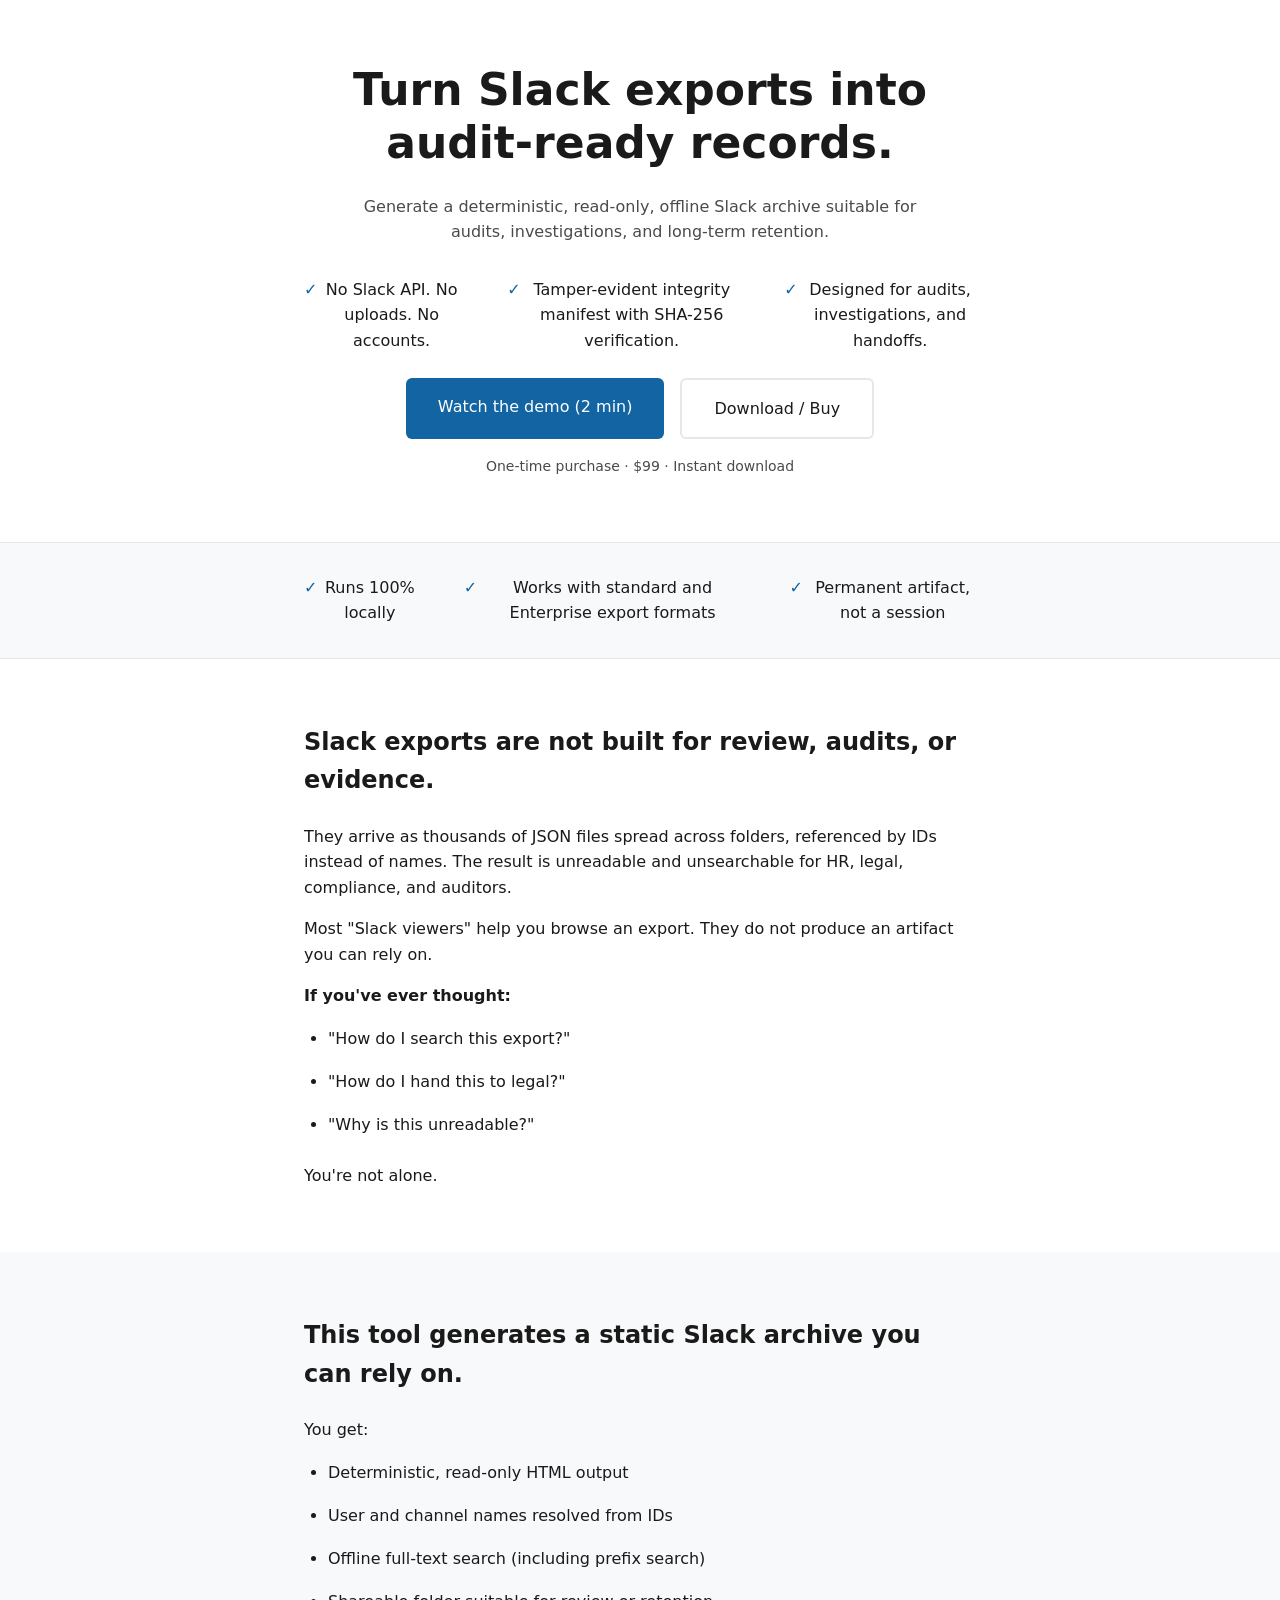
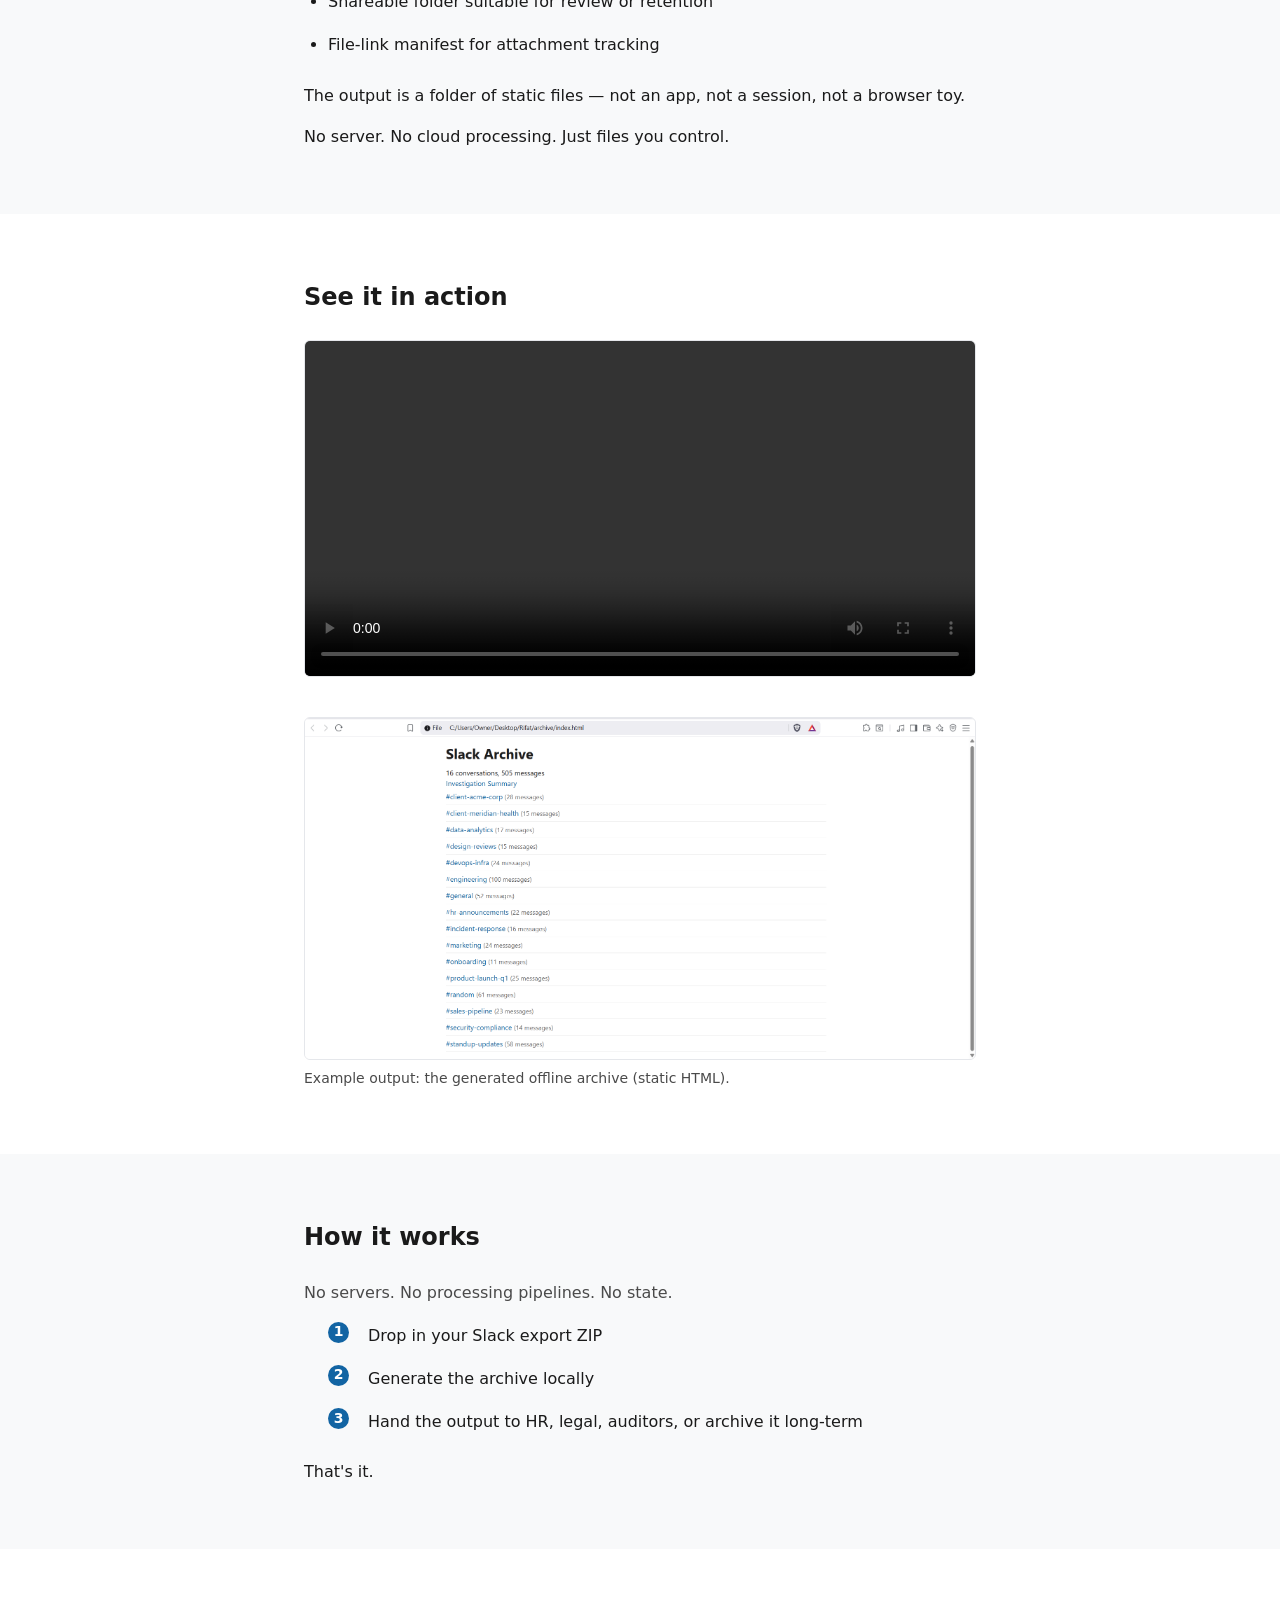
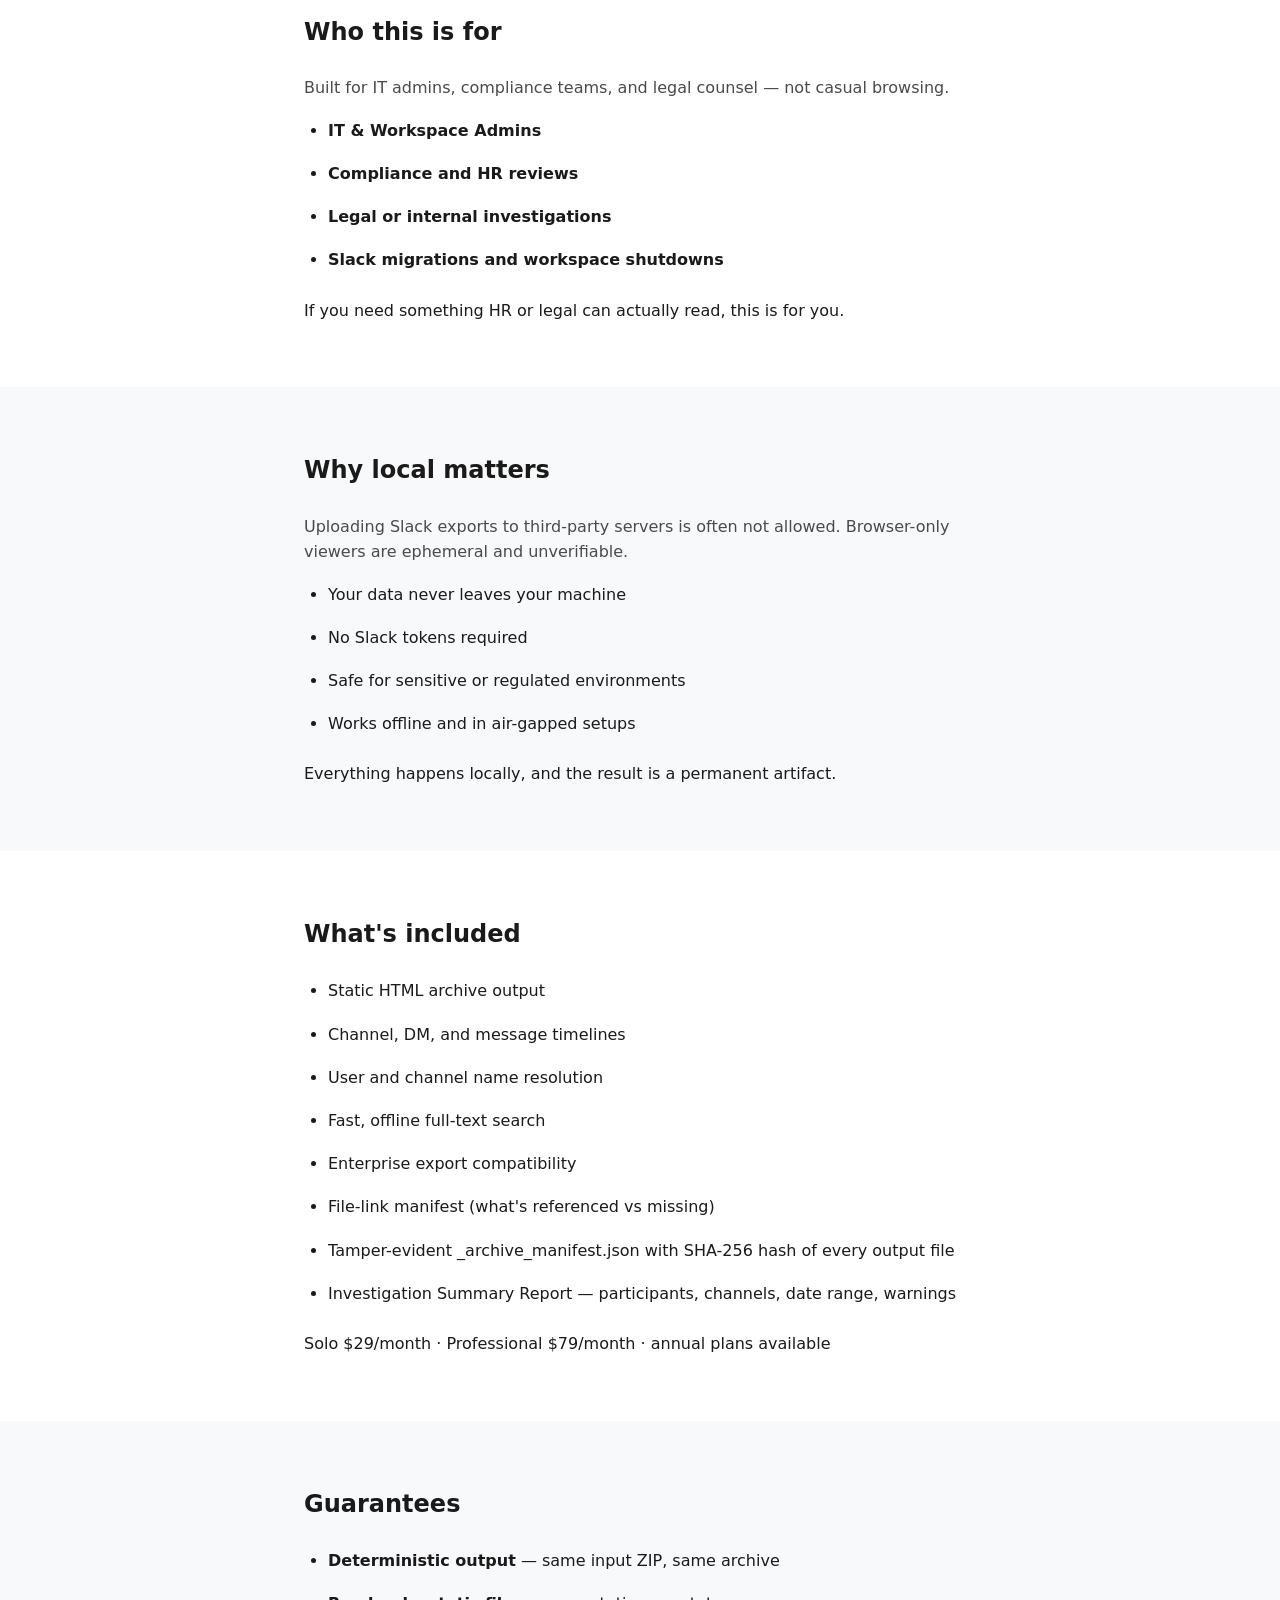
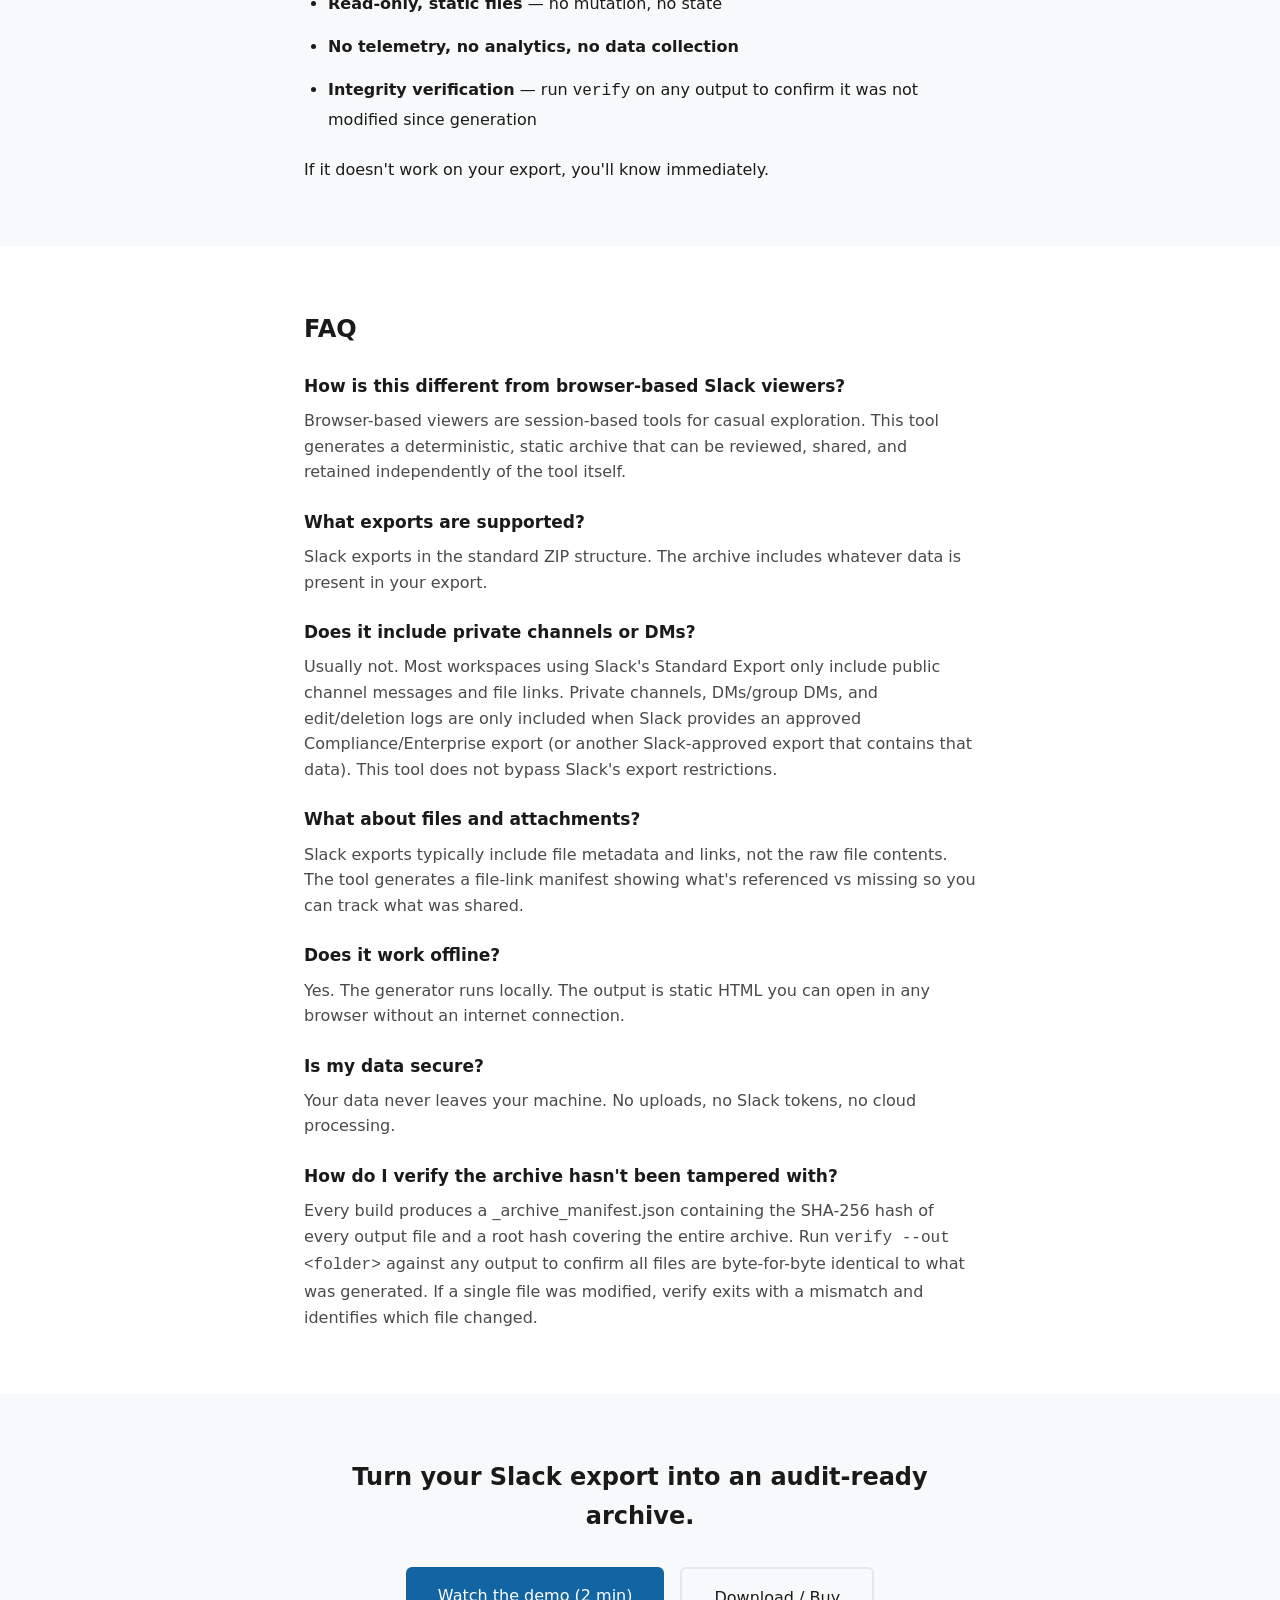
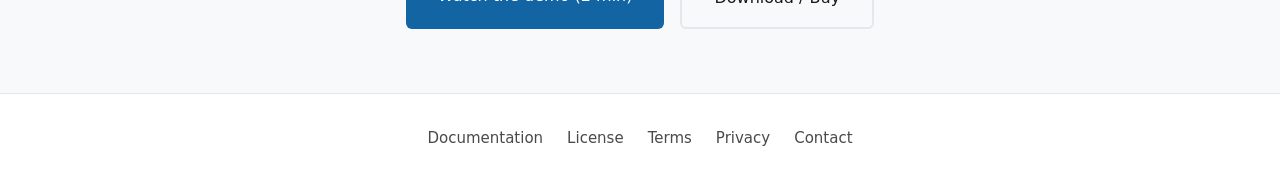
==== commit 5de4d756: "update pricing" ====
--- a/index.html
+++ b/index.html
@@ -20,7 +20,7 @@
         <a href="https://www.youtube.com/watch?v=h4JN20lBicY" class="btn btn-primary" id="watch-demo" aria-label="Watch the demo (2 min)" target="_blank" rel="noopener noreferrer">Watch the demo (2 min)</a>
         <a href="https://slackexportarchive.lemonsqueezy.com/checkout/buy/c4666491-3a9e-4a6e-826c-2b8d10d841d0" class="btn btn-secondary" aria-label="Download or buy" target="_blank" rel="noopener noreferrer">Download / Buy</a>
       </div>
-      <p class="hero-pricing">Solo $29/month · Professional $79/month · annual plans available</p>
+      <p class="hero-pricing">One-time purchase · $99 · Instant download</p>
     </div>
   </header>
 
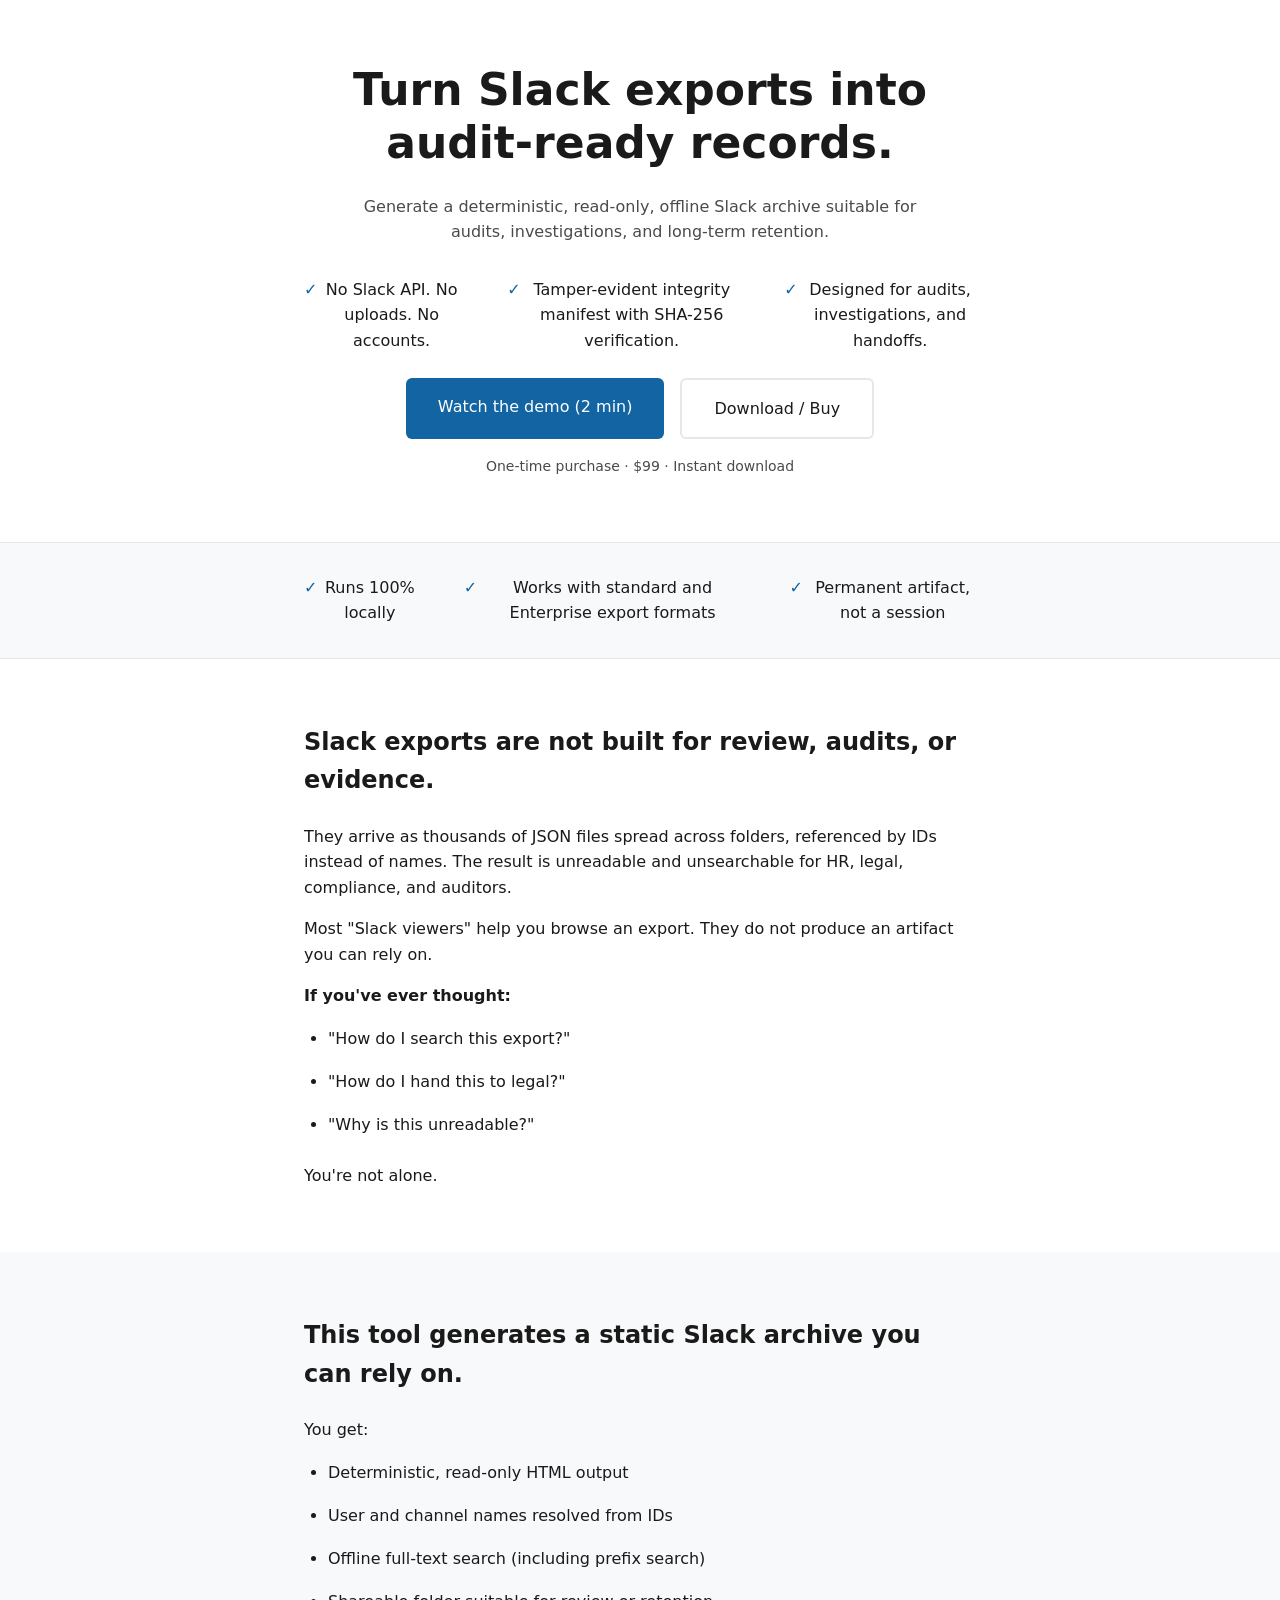
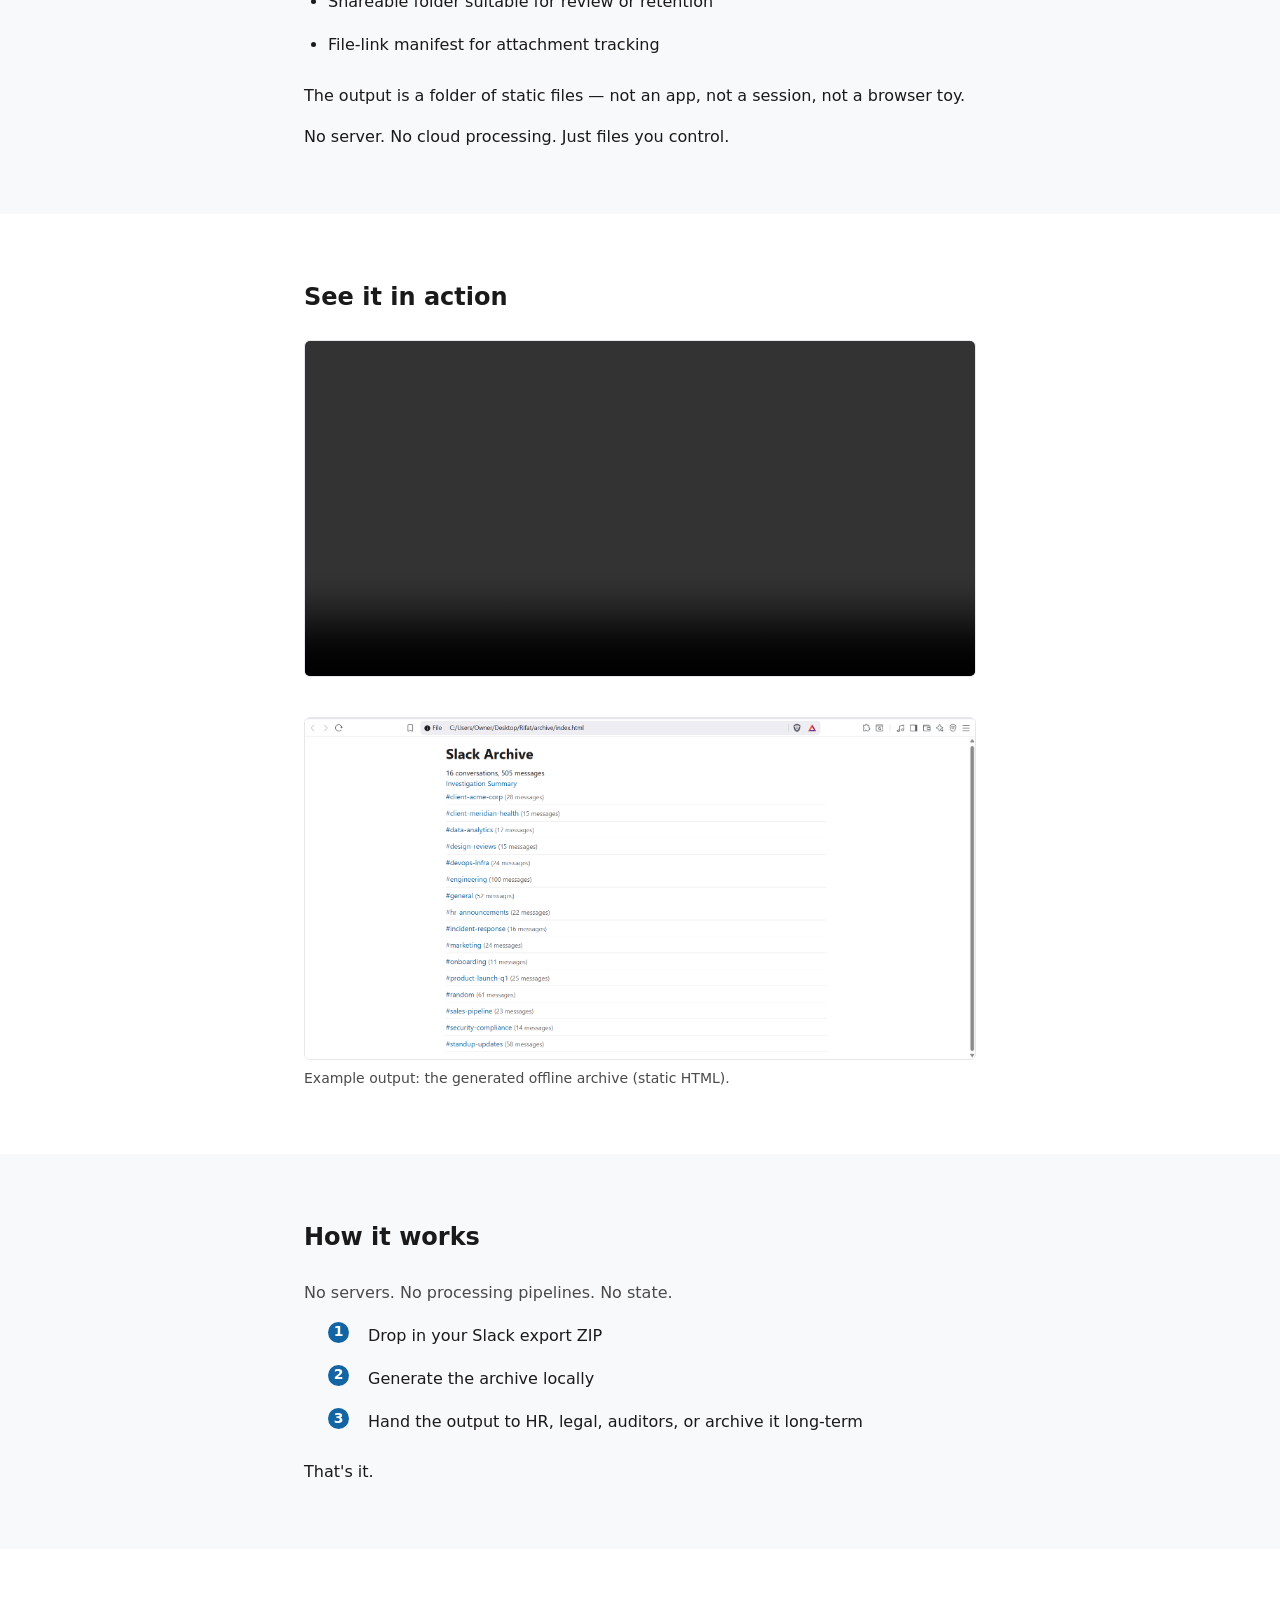
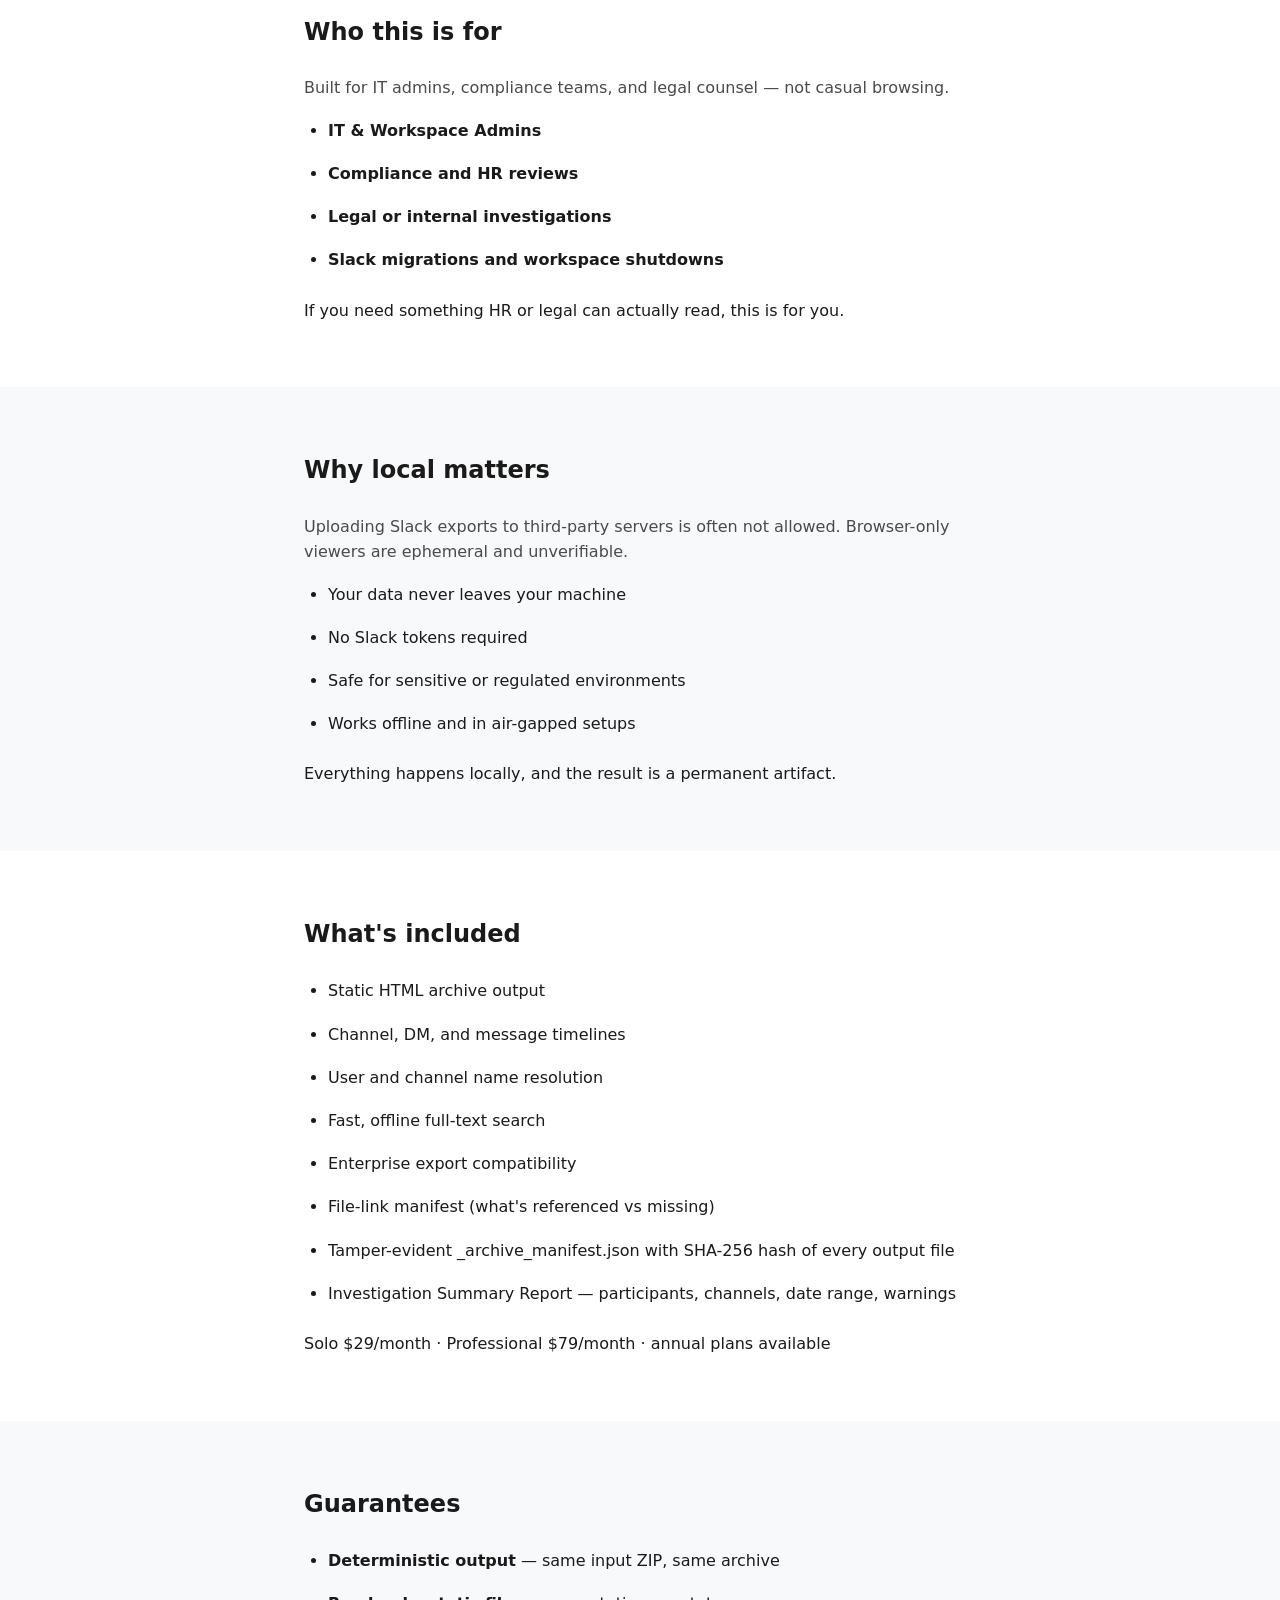
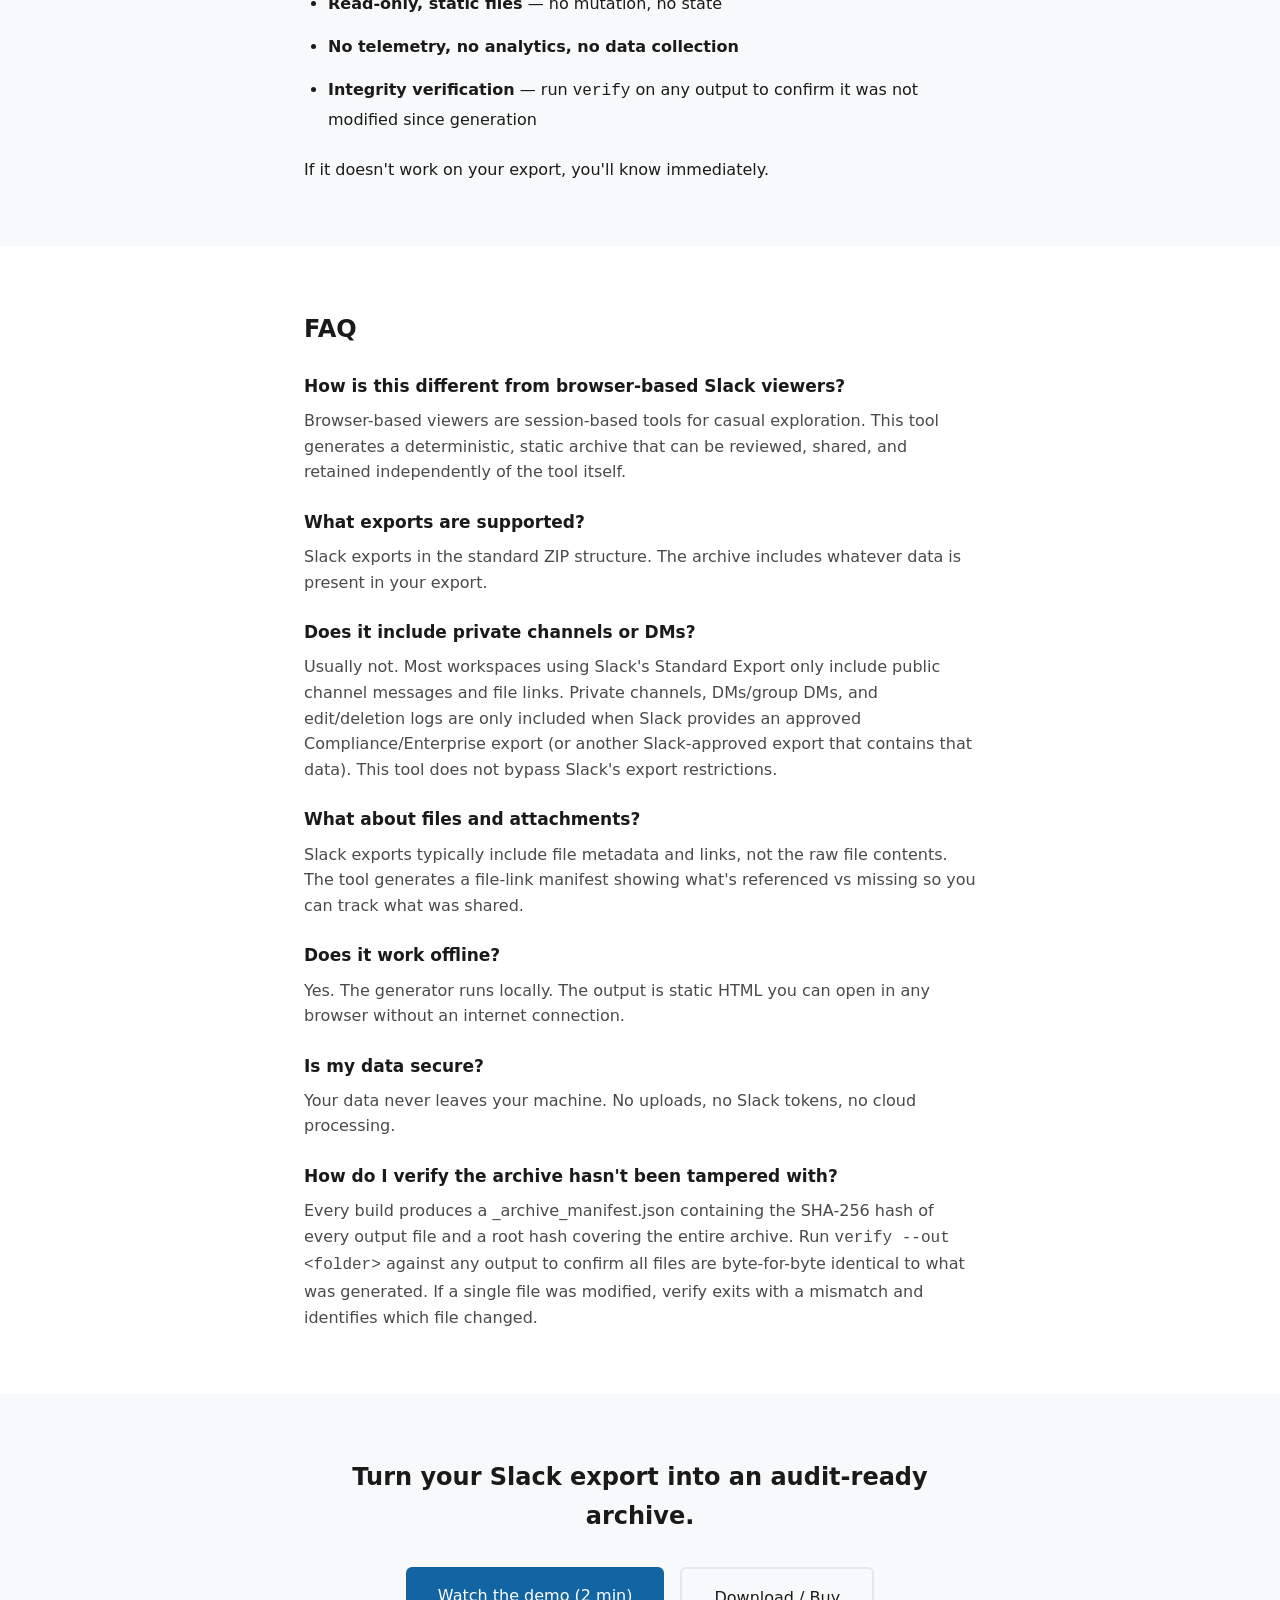
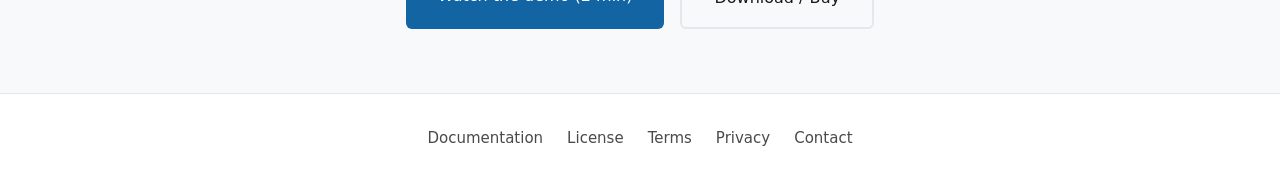
==== commit c332466e: "update buy link after store was activated" ====
--- a/index.html
+++ b/index.html
@@ -18,7 +18,7 @@
       </ul>
       <div class="hero-ctas">
         <a href="https://www.youtube.com/watch?v=h4JN20lBicY" class="btn btn-primary" id="watch-demo" aria-label="Watch the demo (2 min)" target="_blank" rel="noopener noreferrer">Watch the demo (2 min)</a>
-        <a href="https://slackexportarchive.lemonsqueezy.com/checkout/buy/c4666491-3a9e-4a6e-826c-2b8d10d841d0" class="btn btn-secondary" aria-label="Download or buy" target="_blank" rel="noopener noreferrer">Download / Buy</a>
+        <a href="https://slackexportarchive.lemonsqueezy.com/checkout/buy/e3efd05f-0aac-4709-991e-c5c540594960" class="btn btn-secondary" aria-label="Download or buy" target="_blank" rel="noopener noreferrer">Download / Buy</a>
       </div>
       <p class="hero-pricing">One-time purchase · $99 · Instant download</p>
     </div>
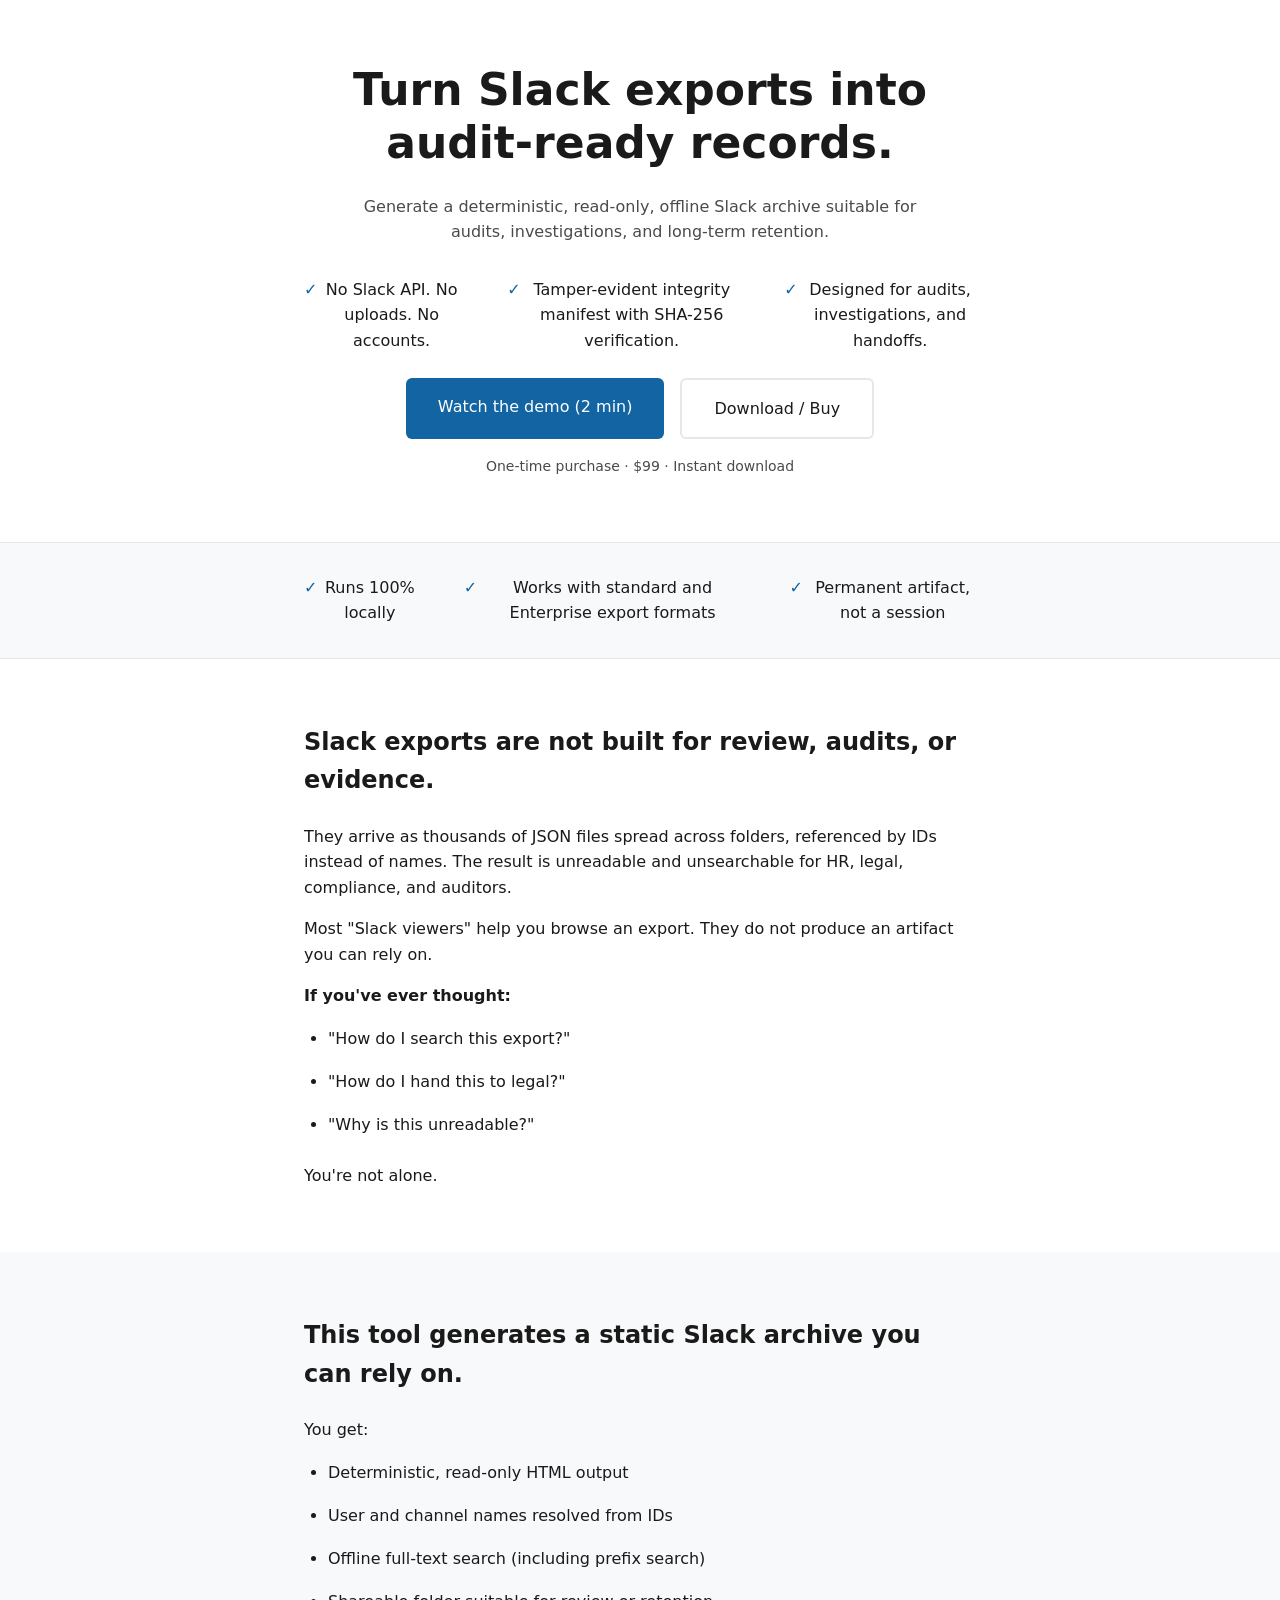
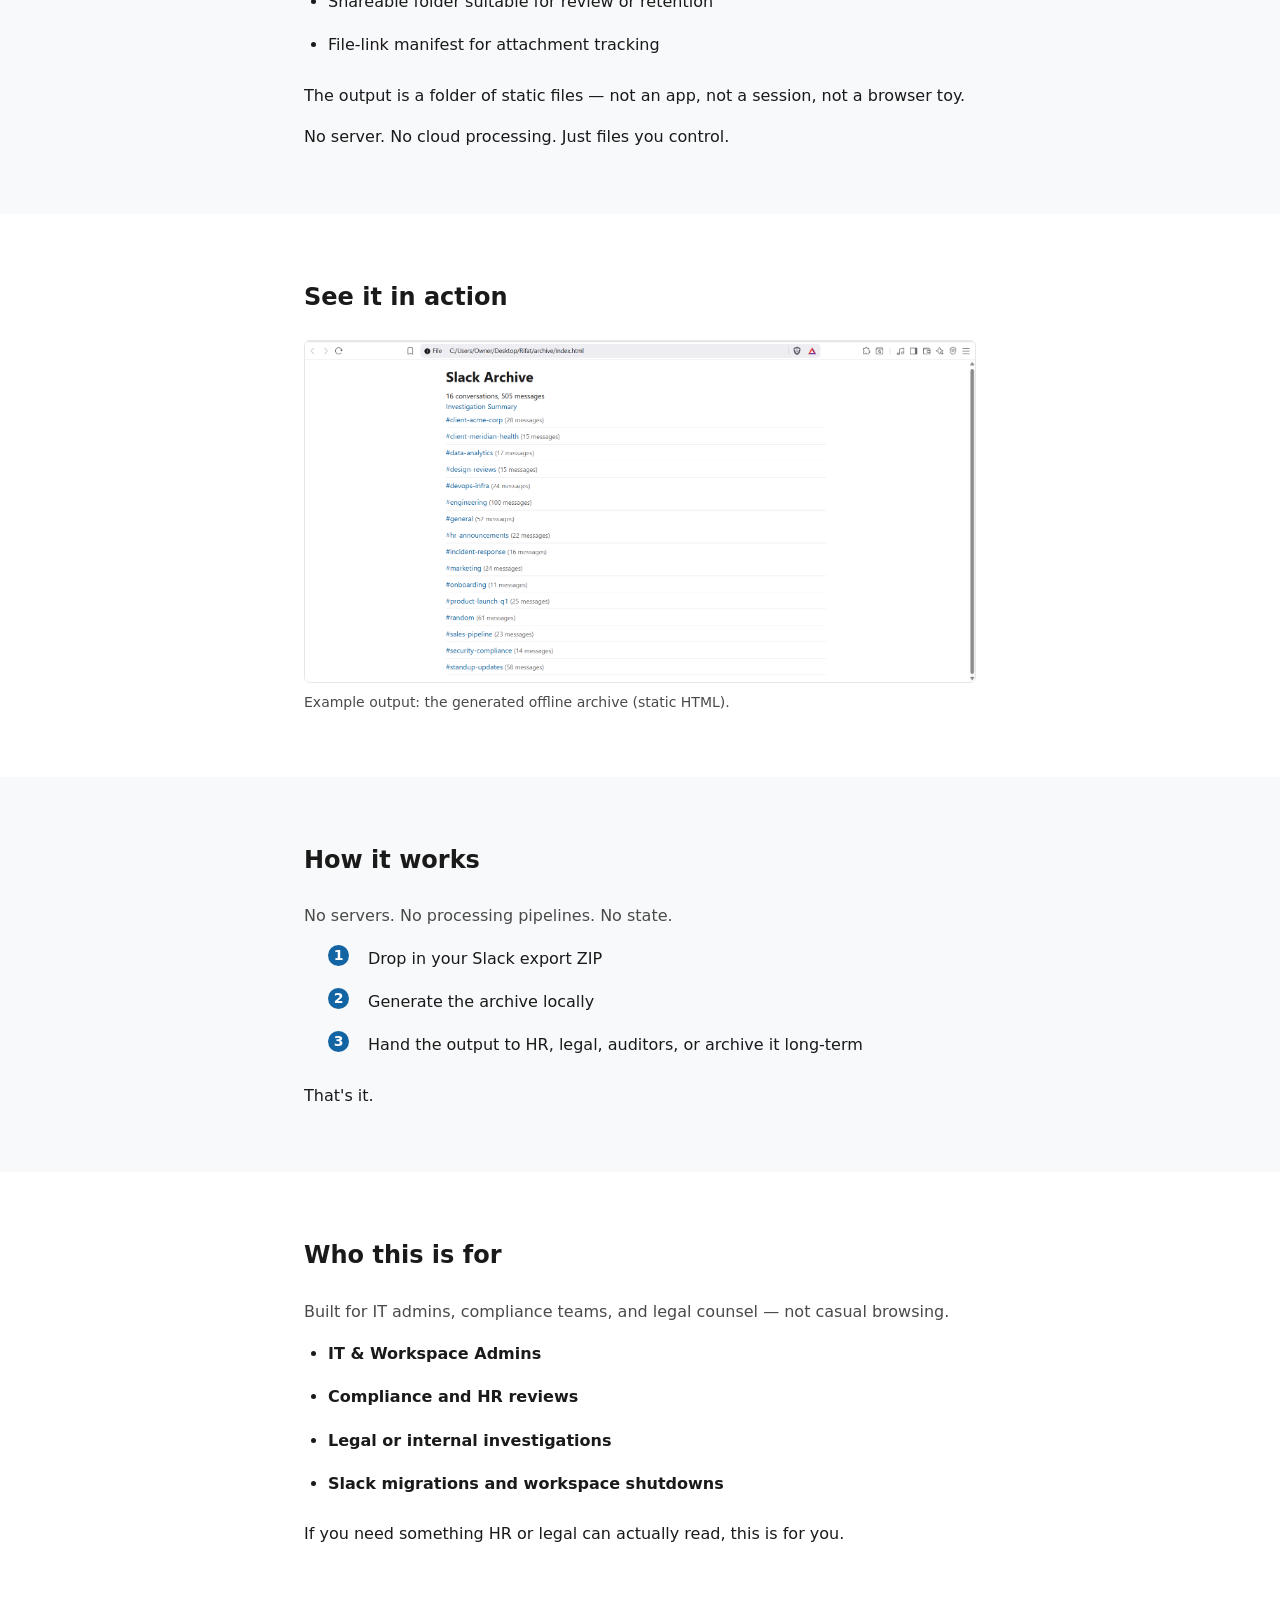
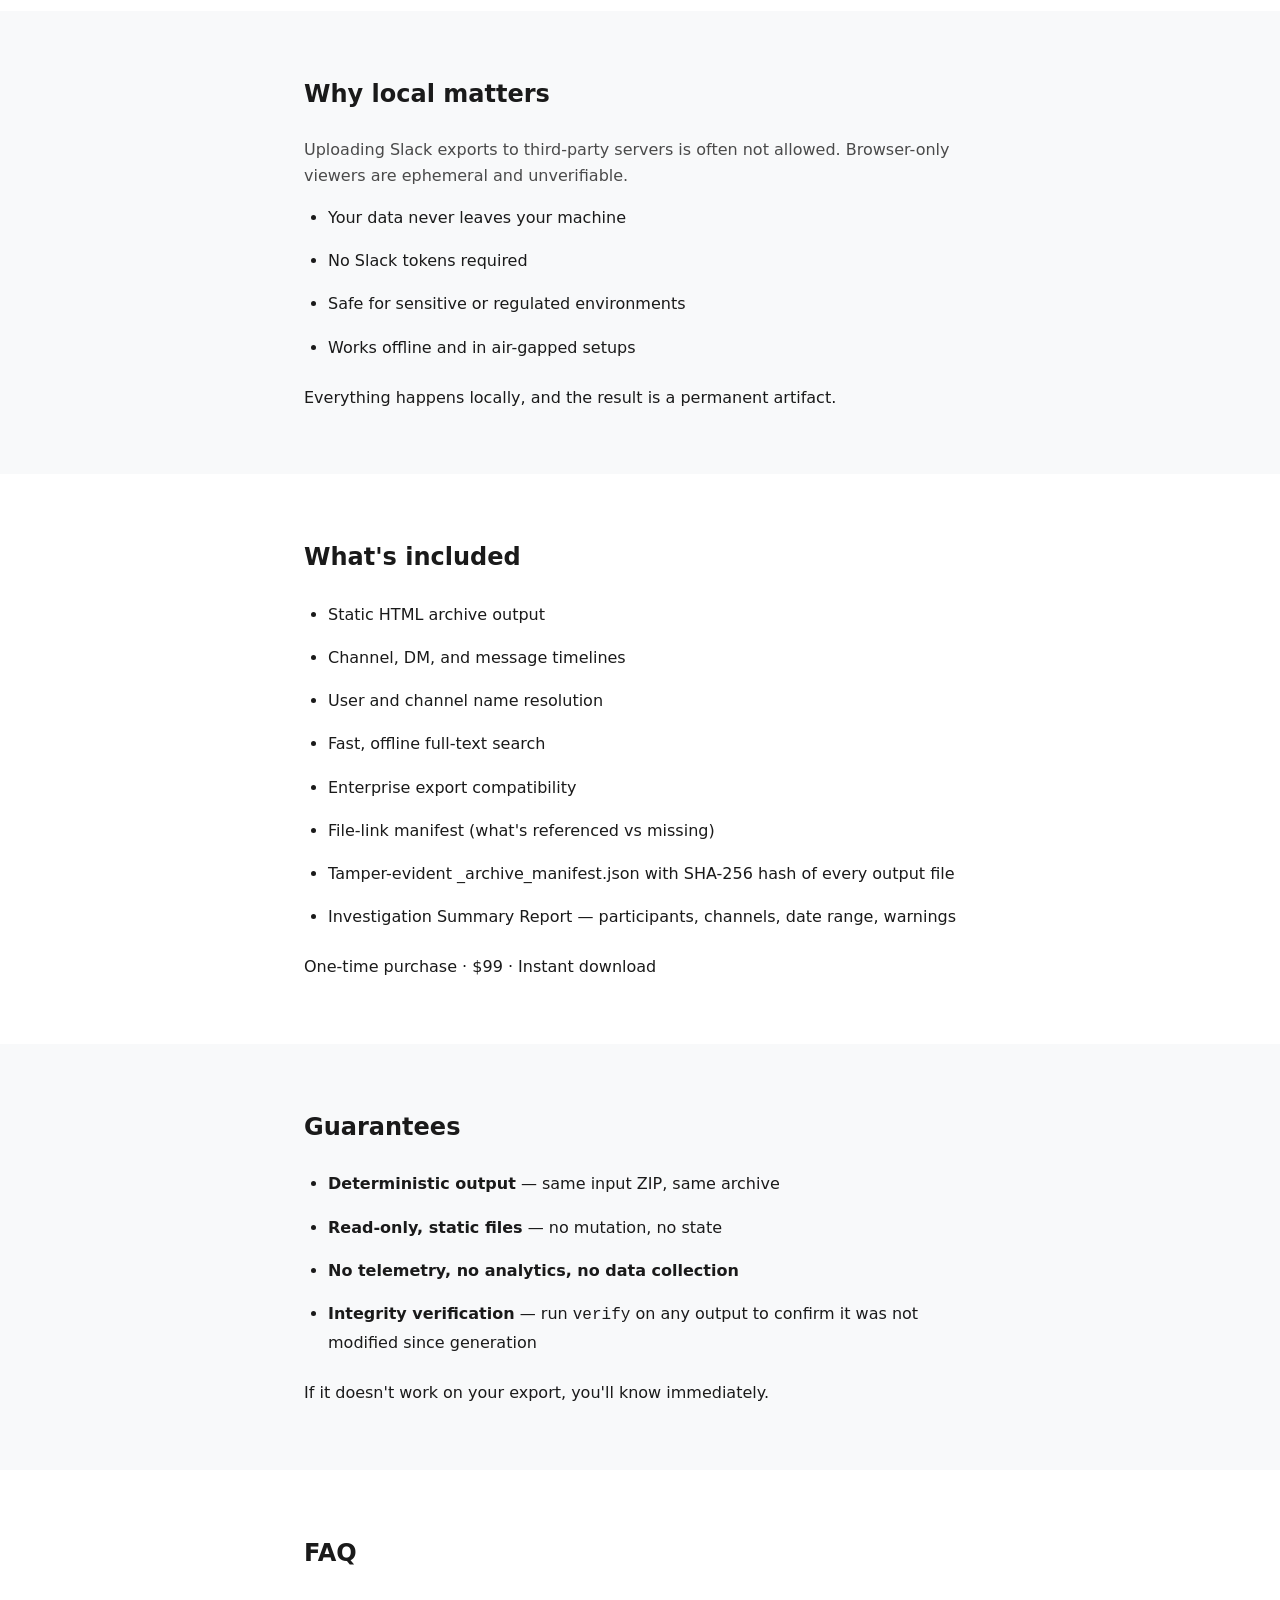
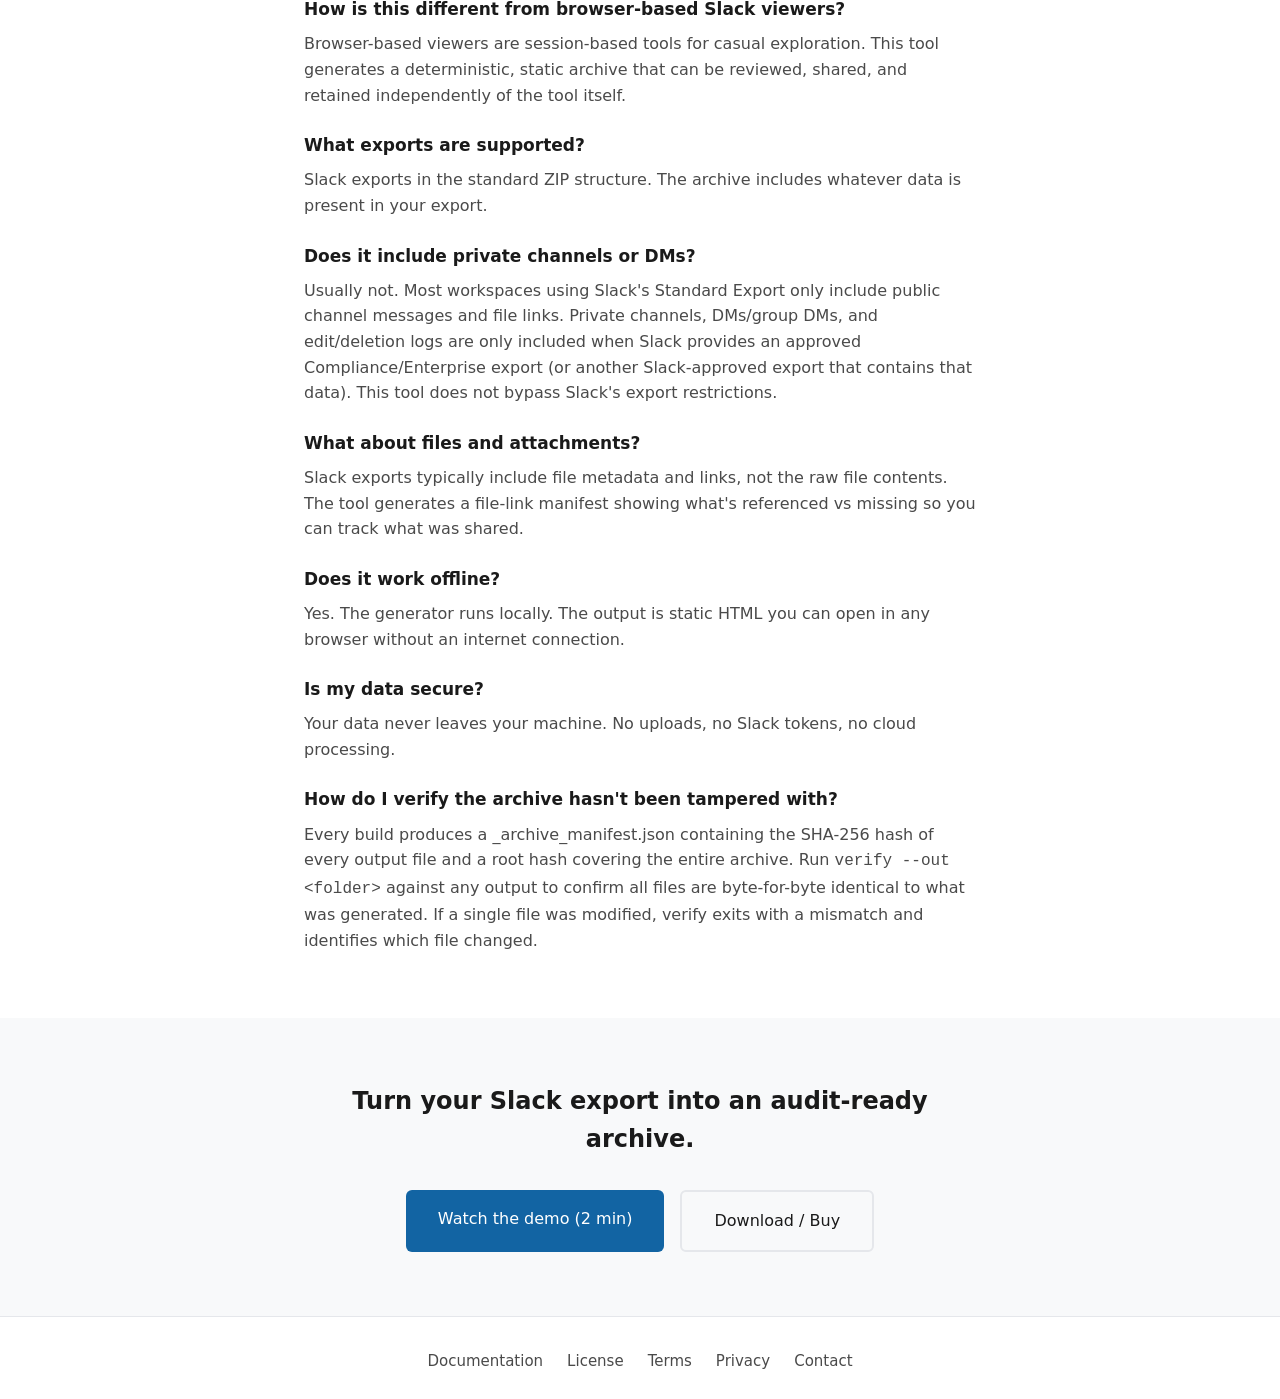
==== commit 727fdbd0: "Update checkout link, pricing, and remove embedded video - New LemonSqueezy checkout UUID for the bu" ====
--- a/index.html
+++ b/index.html
@@ -69,11 +69,6 @@
     <section class="section" id="demo">
       <div class="container">
         <h2>See it in action</h2>
-        <div class="demo-video">
-          <video controls src="assets/2026-04-09 01-39-49.mkv" preload="metadata" title="90-second demo of SlackExportArchive">
-            Your browser does not support the video tag. <a href="assets/quick_demo.mp4">Download the demo video</a>.
-          </video>
-        </div>
         <div class="screenshot">
           <img src="assets/screenshot.png" alt="Search results and conversation view" loading="lazy">
           <p class="screenshot-caption">Example output: the generated offline archive (static HTML).</p>
@@ -135,7 +130,7 @@
           <li>Tamper-evident _archive_manifest.json with SHA-256 hash of every output file</li>
           <li>Investigation Summary Report — participants, channels, date range, warnings</li>
         </ul>
-        <p>Solo $29/month · Professional $79/month · annual plans available</p>
+        <p>One-time purchase · $99 · Instant download</p>
       </div>
     </section>
 
@@ -185,7 +180,7 @@
         <h2>Turn your Slack export into an audit-ready archive.</h2>
         <div class="hero-ctas">
           <a href="https://www.youtube.com/watch?v=h4JN20lBicY" class="btn btn-primary" aria-label="Watch the demo (2 min)" target="_blank" rel="noopener noreferrer">Watch the demo (2 min)</a>
-          <a href="https://slackexportarchive.lemonsqueezy.com/checkout/buy/c4666491-3a9e-4a6e-826c-2b8d10d841d0" class="btn btn-secondary" aria-label="Download or buy" target="_blank" rel="noopener noreferrer">Download / Buy</a>
+          <a href="https://slackexportarchive.lemonsqueezy.com/checkout/buy/e3efd05f-0aac-4709-991e-c5c540594960" class="btn btn-secondary" aria-label="Download or buy" target="_blank" rel="noopener noreferrer">Download / Buy</a>
         </div>
       </div>
     </section>
